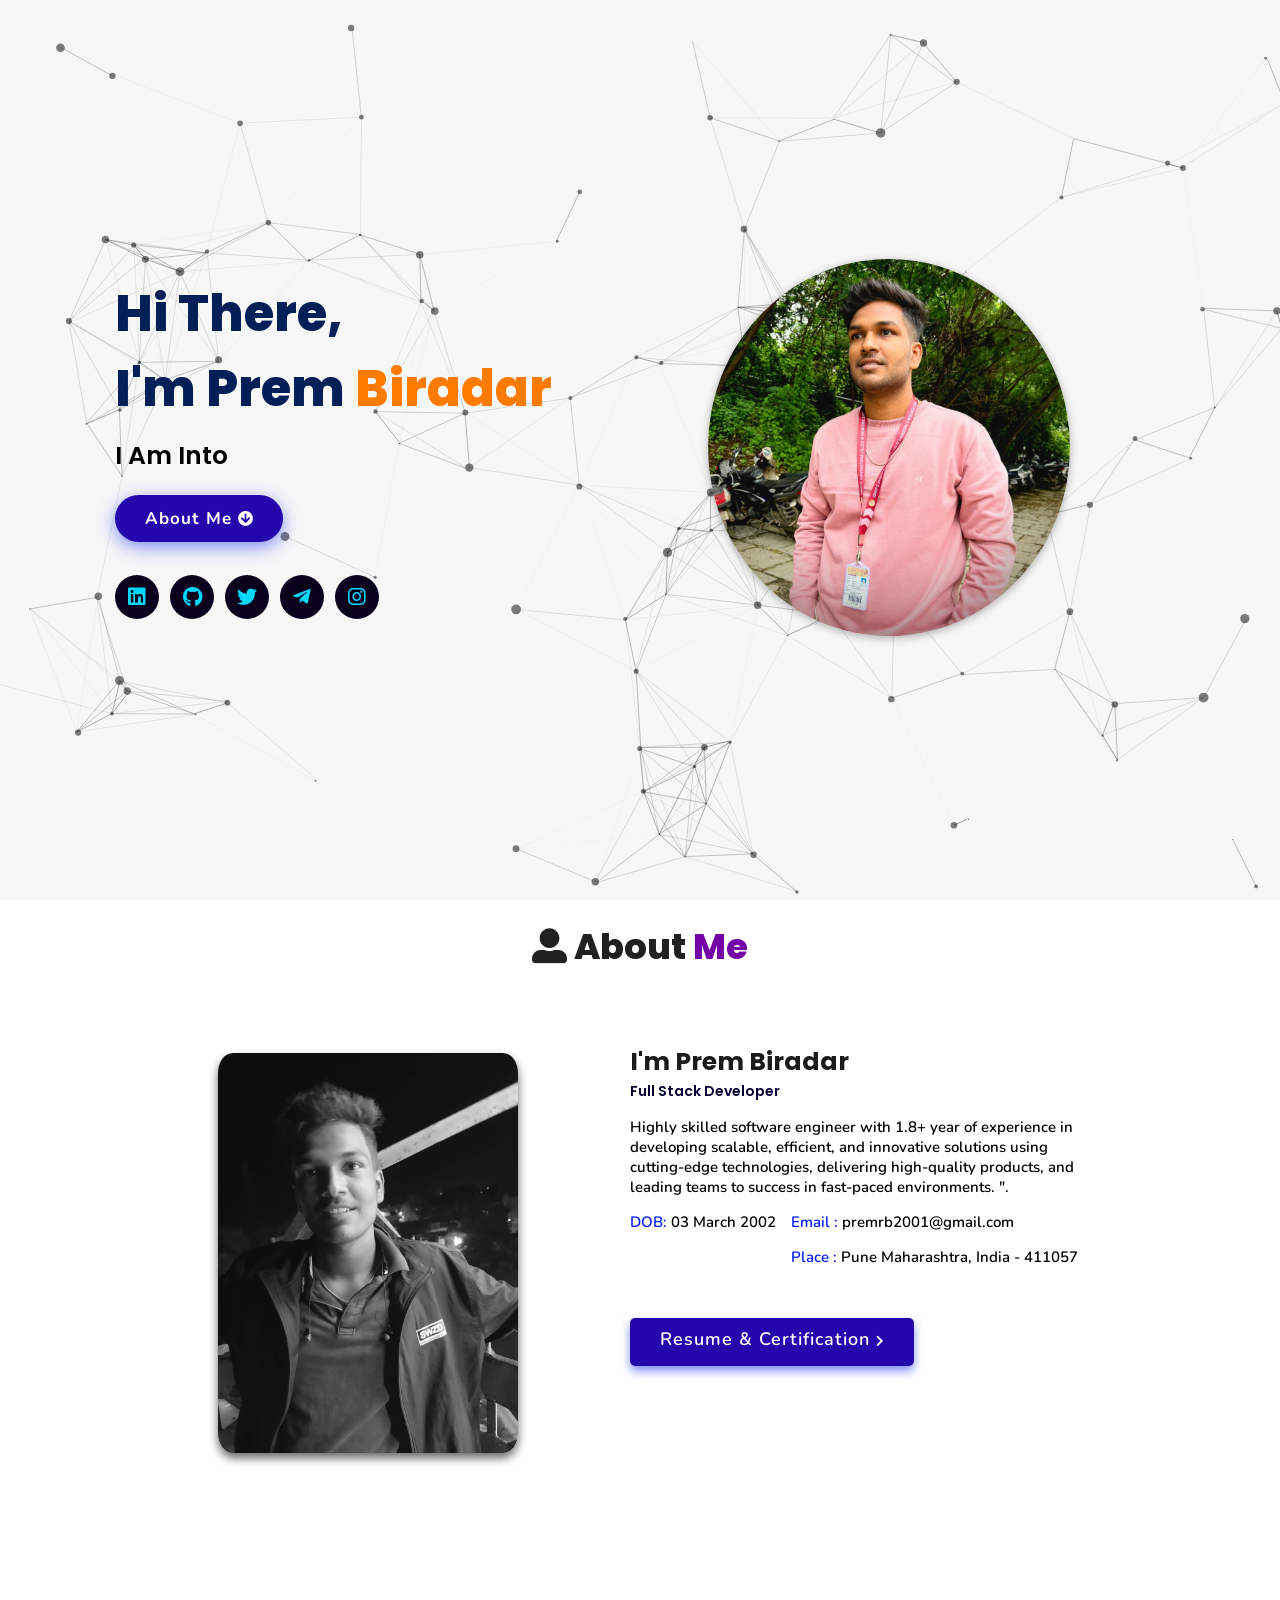
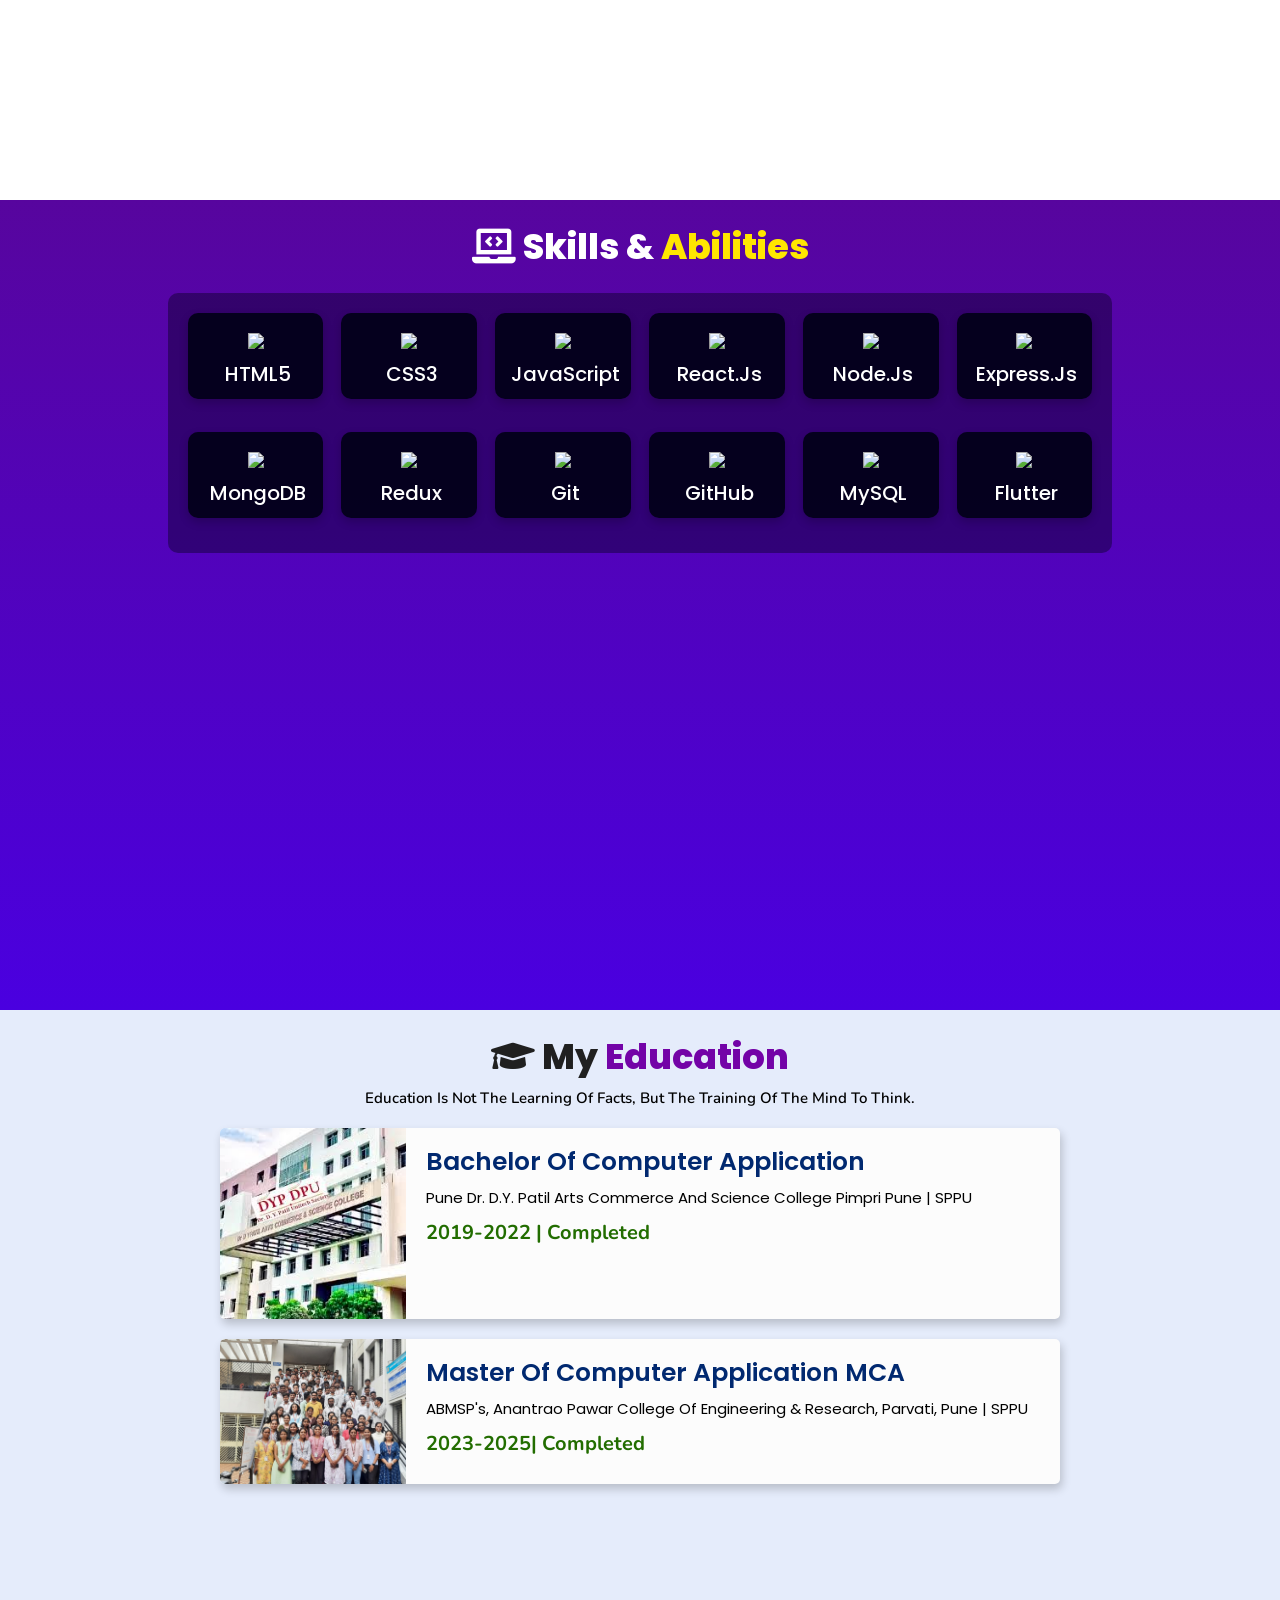
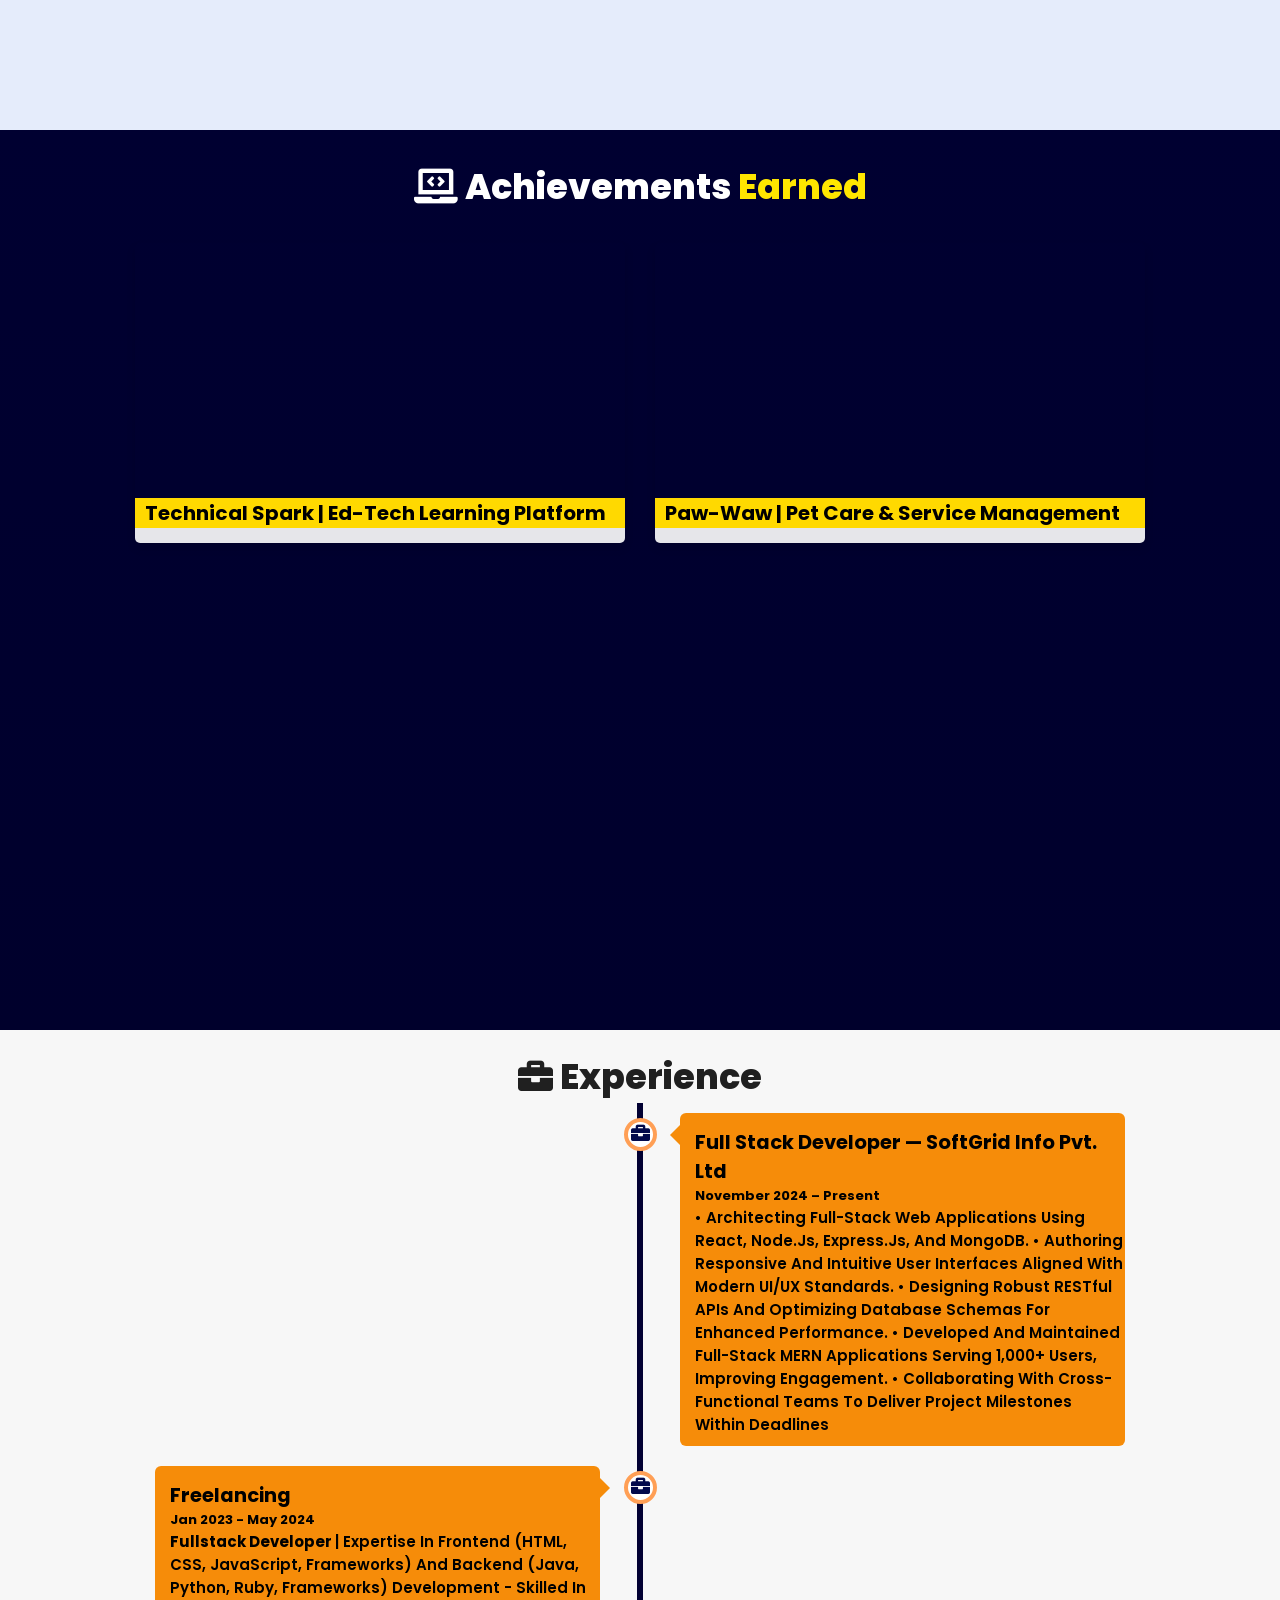
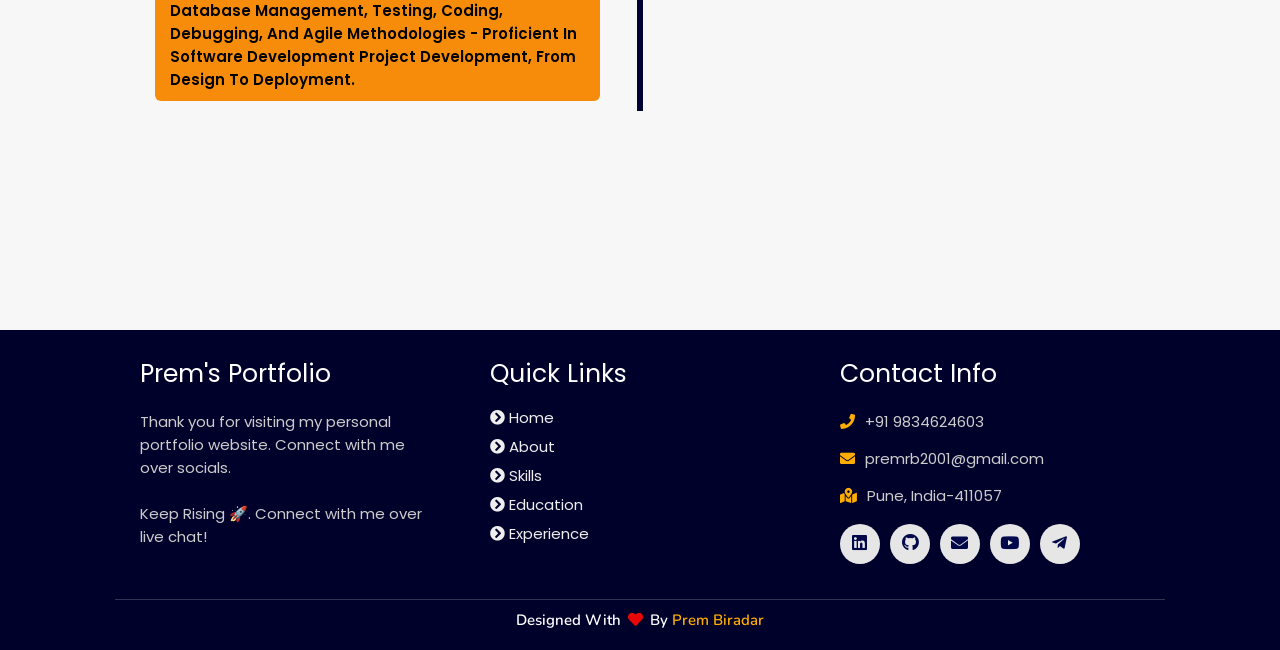
==== index.html @ 5ea1d623 "first commit" ====
<!DOCTYPE html>
<html lang="en">

<head>
  <meta charset="UTF-8">
  <meta http-equiv="X-UA-Compatible" content="IE=edge">
  <meta name="viewport" content="width=device-width, initial-scale=1.0">
  <meta name="keywords"
    content="Prem Biradar, portfolio, Prem, Fullstack Developer, personal portfolio lifecodes, portfolio design, portfolio website, personal portfolio" />
  <meta name="description" content="Welcome to Prem Biradar Portfolio. Fullstack Developer" />
  <!-- Custom CSS -->
  <link rel="stylesheet" href="./assets/css/style.css">
  <!-- Font Awesome -->
  <link rel="stylesheet" href="https://cdnjs.cloudflare.com/ajax/libs/font-awesome/5.15.3/css/all.min.css"
    integrity="sha512-iBBXm8fW90+nuLcSKlbmrPcLa0OT92xO1BIsZ+ywDWZCvqsWgccV3gFoRBv0z+8dLJgyAHIhR35VZc2oM/gI1w=="
    crossorigin="anonymous" referrerpolicy="no-referrer" />
  <!-- Favicon -->
  <link id='favicon' rel="shortcut icon" href="./assets/images/favicon.png" type="image/x-png">
  <title>Prem Biradar</title>
</head>

<body oncontextmenu="return false">


  <!--<div class="loader-container">
  <img draggable="false" src="./assets/images/preloader.gif" alt="">
</div> 

  navbar starts
<header>
        <a href="./assets/images/favicon.png/images/projects/logo.png" class="logo"><i class="fab fa-node-js"></i> Prem</a>

        <div id="menu" class="fas fa-bars"></div>
        <nav class="navbar">
            <ul>
            <li><a class="active" href="#home">Home</a></li>
            <li><a href="#about">About</a></li>
            <li><a href="#skills">Skills</a></li>
            <li><a href="#education">Education</a></li>
            <li><a href="#work">Achievements</a></li>
            <li><a href="#experience">Experience</a></li>
  
            </ul>
        </nav>
</header>
<!- navbar ends -->


  <!-- hero section starts -->
  <section class="home" id="home">
    <div id="particles-js"></div>

    <div class="content">
      <h2>Hi There,<br /> I'm Prem <span>Biradar</span></h2>
      <p>i am into <span class="typing-text"></span></p>
      <a href="#about" class="btn"><span>About Me</span>
        <i class="fas fa-arrow-circle-down"></i>
      </a>
      <div class="socials">
        <ul class="social-icons">
          <li><a class="linkedin" aria-label="LinkedIn" href="https://www.linkedin.com/in/suraj-upadhyay-863146193/"
              target="_blank"><i class="fab fa-linkedin"></i></a></li>
          <li><a class="github" aria-label="GitHub" href="https://github.com/suraju025" target="_blank"><i
                class="fab fa-github"></i></a></li>
          <li><a class="twitter" aria-label="Twitter" href="https://x.com/Suraj-Upadhyay" target="_blank"><i
                class="fab fa-twitter"></i></a></li>
          <li><a class="telegram" aria-label="Telegram" href="https://t.me/+917080828257" target="_blank"><i
                class="fab fa-telegram-plane"></i></a></li>
          <li><a class="instagram" aria-label="Instagram" href="https://www.instagram.com//Mr.TechDevep"><i
                class="fab fa-instagram" target="_blank"></i></a></li>

        </ul>
      </div>
    </div>
    <div class="image">
      <img draggable="false" class="tilt" src="./assets/images/premlogo.jpg" alt="">
    </div>
  </section>
  <!-- hero section ends -->


  <!-- about section starts -->
  <section class="about" id="about">
    <h2 class="heading"><i class="fas fa-user-alt"></i> About <span>Me</span></h2>

    <div class="row">

      <div class="image">
        <img draggable="false" class="tilt" src="./assets/images/premBiradar.jpg" alt="">
      </div>
      <div class="content">
        <h3>I'm Prem Biradar</h3>
        <span class="tag">Full Stack Developer</span>

        <p>Highly skilled software engineer with 1.8+ year of experience in developing scalable, efficient, and
          innovative solutions
          using cutting-edge technologies, delivering high-quality products, and leading teams to success in fast-paced
          environments.
          ". </p>

        <div class="box-container">
          <div class="box">
            <p><span> DOB: </span>03 March 2002 </p>
          </div>
          <div class="box">
            <p><span> email : </span> premrb2001@gmail.com</p>
            <p><span> place : </span> Pune Maharashtra, India - 411057</p>
          </div>
        </div>

        <div class="resumebtn">
          <a href="./assets/images/Prem_Biradar_Resume.pdf" target="_blank" class="btn"><span>Resume & Certification</span>
            <i class="fas fa-chevron-right"></i>
          </a>
        </div>

      </div>
    </div>
  </section>
  <!-- about section ends -->

  <!-- skills section starts -->
<section class="skills" id="skills">

  <h2 class="heading"><i class="fas fa-laptop-code"></i> Skills & <span>Abilities</span></h2>

  <div class="container">
    <div class="row" id="skillsContainer">

      <div class="bar">
        <div class="info">
          <img src="https://img.icons8.com/color/96/html-5.png"/>
          <span>HTML5</span>
        </div>
      </div>

      <div class="bar">
        <div class="info">
          <img src="https://img.icons8.com/color/96/css3.png"/>
          <span>CSS3</span>
        </div>
      </div>

      <div class="bar">
        <div class="info">
          <img src="https://img.icons8.com/color/96/javascript.png"/>
          <span>JavaScript</span>
        </div>
      </div>

      <div class="bar">
        <div class="info">
          <img src="https://img.icons8.com/color/96/react-native.png"/>
          <span>React.js</span>
        </div>
      </div>

      <div class="bar">
        <div class="info">
          <img src="https://img.icons8.com/color/96/nodejs.png"/>
          <span>Node.js</span>
        </div>
      </div>

      <div class="bar">
        <div class="info">
          <img src="https://img.icons8.com/color/96/express-js.png"/>
          <span>Express.js</span>
        </div>
      </div>

      <div class="bar">
        <div class="info">
          <img src="https://img.icons8.com/color/96/mongodb.png"/>
          <span>MongoDB</span>
        </div>
      </div>

      <div class="bar">
        <div class="info">
          <img src="https://img.icons8.com/color/96/redux.png"/>
          <span>Redux</span>
        </div>
      </div>

      <div class="bar">
        <div class="info">
          <img src="https://img.icons8.com/color/96/git.png"/>
          <span>Git</span>
        </div>
      </div>

      <div class="bar">
        <div class="info">
          <img src="https://img.icons8.com/color/96/github.png"/>
          <span>GitHub</span>
        </div>
      </div>

      <div class="bar">
        <div class="info">
          <img src="https://img.icons8.com/color/96/mysql-logo.png"/>
          <span>MySQL</span>
        </div>
      </div>

      <div class="bar">
        <div class="info">
          <img src="https://img.icons8.com/color/96/flutter.png"/>
          <span>Flutter</span>
        </div>
      </div>

    </div>
  </div>
</section>
<!-- skills section ends -->


  <!-- education section starts -->
  <section class="education" id="education">

    <h1 class="heading"><i class="fas fa-graduation-cap"></i> My <span>Education</span></h1>

    <p class="qoute">Education is not the learning of facts, but the training of the mind to think.</p>

    <div class="box-container">

      <div class="box">
        <div class="image">
          <img draggable="false" src="./assets/images/educat/college.jfifff.jpg" alt="">
        </div>
        <div class="content">
          <h3>Bachelor of Computer Application</h3>
          <p>Pune Dr. D.Y. Patil Arts Commerce and Science College Pimpri Pune | SPPU</p>
          <h4>2019-2022 | Completed</h4>
        </div>
      </div>

      <div class="box">
        <div class="image">
          <img draggable="false" src="./assets/images/educat/udemy11.jpeg" alt="">
        </div>
        <div class="content">
          <h3> Master of Computer Application MCA </h3>
          <p>
            ABMSP's, Anantrao Pawar College of Engineering & Research, Parvati, Pune | SPPU </p>
          <h4>2023-2025| Completed</h4>
        </div>
      </div>

      <!-- <div class="box">
        <div class="image">
          <img draggable="false" src="./assets/images/educat/udemy123.jpg" alt="">
        </div>
        <div class="content">
          <h3>Online Udemy AI for Business Strategy and Planning [Masterclass] </h3>
          <p>Udemy Master's Certification| Master's</p>
          <h4><b>2024-2024 | Completed</b></h4>
        </div>
      </div> -->

    </div>
  </section>
  <!-- education section ends -->

  <!-- work project section starts -->
  <!-- work project section starts -->
  <section class="work" id="work">

    <h2 class="heading"><i class="fas fa-laptop-code"></i> Achievements <span>Earned</span></h2>

    <div class="box-container">

      <!-- Achievement 1 -->
      <div class="box tilt">
        <div class="content">
          <div class="tag">
            <h3>Technical Spark | Ed-Tech Learning Platform</h3>
          </div>
          <div class="desc">
            <p>• Engineered a comprehensive full-stack educational portal using the MERN stack to facilitate online
              learning. <br>
              • Planned highly responsive and user-centric interfaces with React.js and state management. <br>
              • Created scalable backend services and API endpoints using Node.js and Express.js. <br>
              • Optimized data management and retrieval processes utilizing MongoDB. <br>
              • Ensured high-availability architecture and a seamless end-to-end user experience.</p>
            <div class="btns">
              <a href="https://www.linkedin.com/posts/suraj-upadhyay-863146193_ai-artificialintelligence-certificationcomplete-activity-7224272956779024385-9Rg8"
                target="_blank">View</a>
            </div>
          </div>
        </div>
      </div> <br>

      <!-- Achievement 2 -->
      <div class="box tilt">
        <div class="content">
          <div class="tag">
            <h3>Paw-Waw | Pet Care & Service Management</h3>
          </div>
          <div class="desc">
            <p>• Implemented a production-grade full-stack MERN platform tailored for international client requirements.
              <br>
              • Constructed scalable and secure RESTful APIs to support high-traffic service operations. <br>
              • Refined MongoDB queries and database schemas to achieve enhanced system performance. <br>
              • Participated in production debugging, performance tuning, and peer code reviews. <br>
              • Designed responsive React.js interfaces to ensure a seamless and intuitive user experience.
            </p>
            <div class="btns">
              <a href="#" target="_blank">View</a>
            </div>
          </div>
        </div>
      </div>

    </div>

  </section>
  <!-- work project section ends -->
  <!-- work project section ends -->

  <!-- experience section starts -->
  <section class="experience" id="experience">

    <h2 class="heading"><i class="fas fa-briefcase"></i> Experience </h2>

    <div class="timeline">

      <div class="container right">
        <div class="content">
          <div class="tag">
            <h2> Full Stack Developer — SoftGrid Info Pvt. Ltd</h2>

            <p><b>November 2024 – Present</b></p>

          </div>
          <div class="desc">
            <h3> • Architecting full-stack web applications using React, Node.js, Express.js, and MongoDB.
              • Authoring responsive and intuitive user interfaces aligned with modern UI/UX standards.
              • Designing robust RESTful APIs and optimizing database schemas for enhanced performance.
              • Developed and maintained full-stack MERN applications serving 1,000+ users, improving engagement.
              • Collaborating with cross-functional teams to deliver project milestones within deadlines</h3>

          </div>
        </div>
      </div>


      <div class="container left">
        <div class="content">
          <div class="tag">
            <h2>Freelancing</h2>
            <p><b>Jan 2023 - May 2024</b></p>
          </div>
          <div class="desc">
            <h3><b>Fullstack Developer </b>| Expertise in frontend (HTML, CSS, JavaScript, frameworks) and backend
              (Java,
              Python, Ruby, frameworks) development - Skilled in database management, testing, coding,
              debugging, and Agile methodologies - Proficient in software development project development,
              from design to deployment.</h3>

          </div>
        </div>

        <!--         
    </div>
      <div class="container right">
      <div class="content">
        <div class="tag">
          <h2>Infosys <p2><b>( Associate Analyst )</b></p2></h2>
            <p><b>Sept 2024 - Present</b></p>
        </div>
        <div class="desc">
            <h3>  

 Collaboration and Teamwork: Worked closely with senior analysts, project teams, and stakeholders to deliver high-quality solutions.
- Problem-Solving and Troubleshooting: Identified and resolved technical issues, ensuring timely project delivery and minimizing downtime.
- Technical Documentation and Communication: Developed and maintained technical documentation, ensuring clear communication of solution designs and functionality.
- Project Support and Implementation: Supported project teams in implementing solutions, ensuring successful project delivery and stakeholder satisfaction.</h3>
            
        </div>
      </div>
    </div>
  </div>

</div> -->

  </section>
  <!-- experience section ends -->


  <!-- footer section starts -->
  <section class="footer">

    <div class="box-container">

      <div class="box">
        <h3>Prem's Portfolio</h3>
        <p>Thank you for visiting my personal portfolio website. Connect with me over socials. <br /> <br /> Keep Rising
          🚀. Connect with me over live chat!</p>
      </div>

      <div class="box">
        <h3>quick links</h3>
        <a href="#home"><i class="fas fa-chevron-circle-right"></i> home</a>
        <a href="#about"><i class="fas fa-chevron-circle-right"></i> about</a>
        <a href="#skills"><i class="fas fa-chevron-circle-right"></i> skills</a>
        <a href="#education"><i class="fas fa-chevron-circle-right"></i> education</a>

        <a href="#experience"><i class="fas fa-chevron-circle-right"></i> experience</a>
      </div>

      <div class="box">
        <h3>contact info</h3>
        <p> <i class="fas fa-phone"></i>+91 9834624603</p>
        <p> <i class="fas fa-envelope"></i>premrb2001@gmail.com</p>
        <p> <i class="fas fa-map-marked-alt"></i>Pune, India-411057</p>
        <div class="share">

          <a href="https://www.linkedin.com/in/prembiradar/" class="fab fa-linkedin" aria-label="LinkedIn"
            target="_blank"></a>
          <a href="https://github.com/Premrbiradar" class="fab fa-github" aria-label="GitHub" target="_blank"></a>
          <a href="mailto:premrb2001@gmail.com" class="fas fa-envelope" aria-label="Mail" target="_blank"></a>
          <a href="https://www.youtube.com/@Andhadoon" class="fab fa-youtube" aria-label="fa-youtube"
            target="_blank"></a>
          <a href="https://t.me/+919834624603" class="fab fa-telegram-plane" aria-label="Telegram" target="_blank"></a>
        </div>
      </div>
    </div>

    <h1 class="credit">Designed with <i class="fa fa-heart pulse"></i> by <a
        href="https://www.linkedin.com/in/prembiradar/"> Prem Biradar</a></h1>

  </section>
  <!-- footer section ends -->


  <!-- scroll top btn -->
  <a href="#home" aria-label="ScrollTop" class="fas fa-angle-up" id="scroll-top"></a>
  <!-- scroll back to top -->


  <!-- ==== ALL MAJOR JAVASCRIPT CDNS STARTS ==== -->
  <!-- jquery cdn -->
  <script src="https://cdnjs.cloudflare.com/ajax/libs/jquery/3.6.0/jquery.min.js"
    integrity="sha512-894YE6QWD5I59HgZOGReFYm4dnWc1Qt5NtvYSaNcOP+u1T9qYdvdihz0PPSiiqn/+/3e7Jo4EaG7TubfWGUrMQ=="
    crossorigin="anonymous" referrerpolicy="no-referrer"></script>

  <!-- typed.js cdn -->
  <script src="https://cdnjs.cloudflare.com/ajax/libs/typed.js/2.0.5/typed.min.js"
    integrity="sha512-1KbKusm/hAtkX5FScVR5G36wodIMnVd/aP04af06iyQTkD17szAMGNmxfNH+tEuFp3Og/P5G32L1qEC47CZbUQ=="
    crossorigin="anonymous" referrerpolicy="no-referrer"></script>

  <!-- particle.js links -->
  <script src="./assets/js/particles.min.js"></script>
  <script src="./assets/js/app.js"></script>

  <!-- vanilla tilt.js links -->
  <script src="https://cdnjs.cloudflare.com/ajax/libs/vanilla-tilt/1.7.0/vanilla-tilt.min.js"
    integrity="sha512-SttpKhJqONuBVxbRcuH0wezjuX+BoFoli0yPsnrAADcHsQMW8rkR84ItFHGIkPvhnlRnE2FaifDOUw+EltbuHg=="
    crossorigin="anonymous" referrerpolicy="no-referrer"></script>

  <!-- scroll reveal anim -->
  <script src="https://unpkg.com/scrollreveal"></script>

  <script type="text/javascript" src="https://cdn.jsdelivr.net/npm/emailjs-com@3/dist/email.min.js"></script>

  <!-- ==== ALL MAJOR JAVASCRIPT CDNS ENDS ==== -->

  <script src="./assets/js/script.js"></script>

</body>

</html>
---- assets/css/style.css ----
@import url("https://fonts.googleapis.com/css2?family=Poppins:wght@400;600;700&display=swap");
@import url("https://fonts.googleapis.com/css2?family=Nunito:ital,wght@0,300;0,400;0,600;0,700;1,300;1,400&display=swap");

* {
  margin: 0;
  padding: 0;
  box-sizing: border-box;
  text-decoration: none;
  outline: none;
  border: none;
  text-transform: capitalize;
  transition: all 0.2s linear;
}
html {
  font-size: 62.5%;
  overflow-x: hidden;
  scroll-behavior: smooth;
}
body {
  background: #f7f7f7;
  font-family: "Poppins", sans-serif;
}

*::selection {
  background: #2b3dda;
  color: #fff;
}

html {
  font-size: 62.5%;
  overflow-x: hidden;
}
html::-webkit-scrollbar {
  width: 0.8rem;
}
html::-webkit-scrollbar-track {
  background: rgb(235, 202, 245);
}
html::-webkit-scrollbar-thumb {
  background: #420177;
}

/* pre loader start */
.loader-container {
  position: fixed;
  top: 0;
  left: 0;
  z-index: 10000;
  background: #e6eff1;
  display: flex;
  align-items: center;
  justify-content: center;
  height: 100%;
  width: 100%;
}
.loader-container.fade-out {
  top: -120%;
}
/* pre loader end */

/* navbar starts */
header {
  position: fixed;
  top: 0;
  left: 0;
  right: 0;
  z-index: 1000;
  display: flex;
  align-items: center;
  justify-content: space-between;
  padding: 1.7rem 10%;
  height: 6.5rem;
  background-color: #fff;
  box-shadow: 0 1px 4px rgba(146, 161, 176, 0.3);
}
section {
  min-height: 100vh;
  padding: 2rem 9%;
}
.heading {
  font-size: 3.5rem;
  color: rgb(32, 32, 32);
  font-weight: 800;
  text-align: center;
}
.heading span {
  color: rgb(115, 3, 167);
}
header .logo {
  font-size: 1.9rem;
  font-weight: 800;
  text-decoration: none;
  color: #0e2431;
}
header .logo i {
  font-size: 2.2rem;
}
header .logo:hover {
  color: #fc8c05;
}
header .navbar ul {
  list-style: none;
  display: flex;
  justify-content: center;
  align-items: center;
}
header .navbar li {
  margin-left: 2.5rem;
}
header .navbar ul li a {
  font-size: 1.57rem;
  color: #0e2431;
  font-weight: 600;
  text-decoration: none;
  letter-spacing: 0.04rem;
  transition: 0.2s;
}
header .navbar ul li a.active,
header .navbar ul li a:hover {
  color: #011aff;
  border-bottom: 0.2rem solid #011aff;
  padding: 0.5rem 0;
}
/* navbar ends */

/* hamburger icon starts*/
#menu {
  font-size: 3rem;
  cursor: pointer;
  color: rgb(24, 2, 63);
  display: none;
}
@media (max-width: 768px) {
  #menu {
    display: block;
  }
  header .navbar {
    position: fixed;
    top: 6.5rem;
    right: -120%;
    width: 75%;
    height: 100%;
    text-align: left;
    align-items: flex-start;
    background-color: #0e0f31;
  }
  header .navbar ul {
    flex-flow: column;
    padding: 1rem;
  }
  header .navbar ul li {
    text-align: center;
    width: 100%;
    margin: 1rem 0;
    border-radius: 0.5rem;
    width: 26rem;
  }
  header .navbar ul li a {
    display: block;
    padding: 1rem;
    text-align: left;
    color: #fff;
    font-size: 2rem;
  }
  header .navbar ul li a.active,
  header .navbar ul li a:hover {
    padding: 1rem;
    color: #fff;
    border-radius: 0.5rem;
    border-bottom: 0.5rem solid #011aff;
  }
  .fa-times {
    transform: rotate(180deg);
  }
  header .navbar.nav-toggle {
    right: 0;
  }
}
/* hamburger icon ends */

/* hero section starts*/
.home {
  position: relative;
  display: flex;
  flex-wrap: wrap;
  gap: 1.5rem;
  min-height: 100vh;
  align-items: center;
}
.home #particles-js {
  position: absolute;
  top: 0;
  left: 0;
  height: 100%;
  width: 100%;
}
.home::before {
  content: "";
  position: absolute;
  top: 0;
  left: 0;
  height: 100%;
  width: 100%;
}
.home .content {
  flex: 1 1 40rem;
  padding-top: 1rem;
  z-index: 1;
}
.home .image {
  flex: 1 1 40rem;
  z-index: 1;
}
.home .image img {
  width: 70%;
  margin-left: 6rem;
  border-radius: 50%;
  box-shadow: 0 2px 8px rgba(0, 0, 0, 0.3);
  cursor: pointer;
}
.home .image img:hover {
  box-shadow: 0 5px 15px rgba(0, 0, 0, 0.5);
}
.home .content h2 {
  font-size: 5rem;
  font-weight: 800;
  color: #002057;
}
.home .content h2 span {
  font-size: 5rem;
  font-weight: 800;
  color: #ff7b00;
}
.home .content p {
  font-size: 2.5rem;
  color: #000;
  font-weight: 600;
  padding: 1rem 0;
}
.home .content p span {
  font-size: 2.5rem;
  color: rgb(148, 8, 8);
  font-weight: 600;
  padding: 1rem 0;
}
.home .btn {
  margin-top: 1rem;
  position: absolute;
  line-height: 0;
  padding: 1.6rem 3rem;
  border-radius: 4em;
  transition: 0.5s;
  color: #fff;
  background: #2506ad;
  box-shadow: 0px 5px 18px rgba(48, 68, 247, 0.6);
  font-family: "Nunito", sans-serif;
}
.home .btn span {
  font-weight: 700;
  font-size: 1.7rem;
  letter-spacing: 0.1rem;
}
.home .btn i {
  margin-left: 0.3rem;
  font-size: 1.5rem;
  transition: 0.3s;
}
.home .btn:hover {
  background: #1a047e;
}
.home .btn:hover i {
  transform: translateX(5px);
}
/* social icons start */
.socials {
  position: relative;
  margin-top: 9rem;
}
.socials .social-icons {
  padding-left: 0;
  margin-bottom: 0;
  list-style: none;
}
.socials .social-icons li {
  display: inline-block;
  margin-bottom: 14px;
}
.social-icons a {
  font-size: 2rem;
  display: inline-block;
  line-height: 44px;
  color: #00d9ff;
  background-color: #09011b;
  width: 44px;
  height: 44px;
  text-align: center;
  margin-right: 8px;
  border-radius: 100%;
  -webkit-transition: all 0.2s linear;
  -o-transition: all 0.2s linear;
  transition: all 0.2s linear;
}
.social-icons a:active,
.social-icons a:focus,
.social-icons a:hover {
  color: #fff;
  background-color: #0685da;
}
.social-icons a.github:hover {
  background-color: #0e0e0e;
}
.social-icons a.twitter:hover {
  background-color: #00aced;
}
.social-icons a.linkedin:hover {
  background-color: #007bb6;
}
.social-icons a.dev:hover {
  background-color: #070707;
}
.social-icons a.instagram:hover {
  background-color: #ee00da;
}
/* social icons end */

/* hero media queries starts*/
@media (max-width: 450px) {
  .home .btn {
    margin: 4rem 0;
  }
  .socials {
    margin-top: 12rem;
  }
  .home .image img {
    margin-top: -12rem;
  }
  .home .content p {
    font-size: 2.2rem;
  }
  .home .content p span {
    font-size: 2.2rem;
  }
}
/* hero media queries ends*/
/* hero section end */

/* about section starts */
.about {
  background: rgb(255, 255, 255);
}
.about .row {
  display: flex;
  flex-direction: row;
  gap: 2rem;
  flex-wrap: wrap;
  padding: 4rem;
}
.about .row .image {
  text-align: center;
  flex: 1 1 35rem;
}
.about .row .image img {
  margin: 4rem;
  width: 30rem;
  height: auto;
  border-radius: 5%;
  box-shadow: 0 5px 10px rgba(0, 0, 0, 0.6);
  mix-blend-mode: luminosity;
  transition: 0.3s;
  cursor: pointer;
}
.about .row .image img:hover {
  mix-blend-mode: normal;
}
.about .row .content {
  flex: 1 1 45rem;
  padding: 3rem;
}
.about .row .content h3 {
  color: rgb(27, 27, 27);
  font-size: 2.5rem;
}
.about .row .content .tag {
  font-size: 1.4rem;
  color: #020133;
  font-weight: 600;
  margin-top: 1rem;
}
.about .row .content p {
  font-size: 1.5rem;
  margin-top: 1.5rem;
  font-family: "Nunito";
  font-weight: 600;
  text-transform: none;
}
.about .row .content .box-container {
  display: flex;
  flex-wrap: wrap;
  gap: 1.5rem;
  font-family: "Nunito";
  font-weight: 600;
}
.about .row .content .box-container .box p {
  text-transform: none;
}
.about .row .content .box-container .box p span {
  color: #011aff;
}
.resumebtn {
  margin-top: 6rem;
}
.resumebtn .btn {
  padding: 1.7rem 3rem;
  border-radius: 0.5em;
  transition: 0.3s;
  color: #fff;
  background: #2506ad;
  box-shadow: 0px 5px 10px rgba(48, 68, 247, 0.6);
  font-family: "Nunito", sans-serif;
}
.resumebtn .btn span {
  font-weight: 600;
  font-size: 1.8rem;
  letter-spacing: 0.1rem;
}
.resumebtn .btn i {
  margin-left: 0.3rem;
  font-size: 1.2rem;
  transition: 0.3s;
}
.resumebtn .btn:hover {
  background: #1a047e;
}
.resumebtn .btn:hover i {
  transform: translateX(5px);
}
/* about media queries starts*/
@media screen and (max-width: 600px) {
  .about .row .image {
    margin-top: 2rem;
  }
  .about .row .image img {
    margin: 0 auto;
    width: 80%;
    mix-blend-mode: normal;
  }
  .about .row {
    padding: 0.5rem;
    margin-bottom: 7rem;
  }
  .about .row .content {
    padding: 1rem;
  }
  .about .row .content .box-container {
    gap: 0;
  }
}
/* about media queries ends*/
/* about section ends */

/* skills section starts */
.skills {
  min-height: 90vh;
  background: linear-gradient(to bottom, #57059e, #4a00e0);
}
.skills h2 {
  color: #fff;
}
.skills .heading span {
  color: rgb(255, 230, 0);
}
.skills .container {
  background: rgba(0, 0, 22, 0.4);
  color: #fff;
  border-radius: 1rem;
  padding: 2rem;
  width: 90%;
  margin: auto;
  margin-top: 2rem;
}
.skills .container .row {
  display: grid;
  grid-template-columns: repeat(6, 1fr);
  flex-wrap: wrap;
  gap: 1.8rem;
}
.skills .container .bar {
  margin-bottom: 15px;
  padding: 10px;
  border-radius: 1rem;
  box-shadow: 0 4px 10px rgba(0, 0, 0, 0.2);
  background: rgba(0, 0, 22, 0.9);
  transition: 0.2s;
}
.skills .container .bar:hover {
  box-shadow: 0 8px 10px rgba(0, 2, 68, 0.8) !important;
  background-color: rgba(0, 0, 0, 0.9) !important;
}
.skills .container .bar .info {
  display: flex;
  flex-direction: column;
  align-items: center;
  gap: 1rem;
  margin-top: 1rem;
}
.skills .container .bar .info i {
  font-size: 4rem;
}
.skills .container .bar .info span {
  font-size: 2rem;
  font-weight: 500;
  font-family: "Poppins";
  margin-left: 0.5rem;
}
/* skills media queries starts*/
@media screen and (max-width: 600px) {
  .skills .container {
    padding: 0;
    margin: 0;
  }
  .skills .container .row {
    grid-template-columns: repeat(2, 1fr);
    margin: 1rem;
    padding: 2rem 0.2rem 2rem 0.2rem;
    gap: 1rem;
  }
  .skills .container {
    margin-top: 5px;
    width: 100%;
  }
}
/* skills media queries ends*/
/* skills section ends */

/* education section starts */
.education {
  background: #e5ecfb;
  min-height: 80vh;
}
.education .qoute {
  font-size: 1.5rem;
  text-align: center;
  font-family: "Nunito", sans-serif;
  font-weight: 600;
  margin-top: 0.5rem;
}
.education .box-container {
  display: flex;
  flex-wrap: wrap;
  justify-content: center;
  align-items: center;
  flex-direction: column;
}
.education .box-container .box {
  display: flex;
  flex-direction: row;
  width: 80%;
  border-radius: 0.5rem;
  box-shadow: 0.2rem 0.5rem 1rem rgba(0, 0, 0, 0.2);
  text-align: center;
  position: relative;
  margin-top: 2rem;
  overflow: hidden;
  transition: 0.3s;
  background: rgb(252, 252, 252);
}
.education .box-container .box:hover {
  transform: scale(1.03);
  box-shadow: 1rem 0.5rem 1.2rem rgba(0, 0, 0, 0.3);
}
.education .box-container .box .image {
  flex: 1 1 20rem;
  width: 100%;
}
.education .box-container .box img {
  object-fit: cover;
  position: relative;
  width: 100%;
  height: 100%;
}
.education .box-container .box .content {
  position: relative;
  display: flex;
  flex-direction: column;
  padding: 1rem;
  flex-wrap: wrap;
  flex: 1 1 70rem;
}
.education .box-container .box .content h3 {
  font-size: 2.5rem;
  color: #012970;
  padding: 0.5rem 0;
  font-weight: 600;
  text-align: left;
  margin-left: 1rem;
}
.education .box-container .box .content p {
  font-size: 1.5rem;
  margin-left: 1rem;
  text-align: left;
}
.education h4 {
  font-size: 2rem;
  color: rgb(34, 109, 0);
  text-align: left;
  margin: 1rem;
  font-family: "Nunito", sans-serif;
  font-weight: 700;
}

/* education media queries starts*/
@media screen and (max-width: 600px) {
  .education .box-container .box {
    flex-direction: column;
    width: 100%;
  }
  .education .box-container .box .image {
    width: 100%;
    height: 25rem;
  }
  .education .box-container .box img {
    width: 100%;
  }
  .education .box-container .box .content {
    position: relative;
    display: flex;
    flex-direction: column;
    padding: 1rem;
    flex-wrap: wrap;
    flex: 0;
  }
  .education .btns {
    margin-top: 2rem;
    margin-left: 1rem;
    margin-right: 1rem;
    flex-wrap: wrap;
  }
}
/* education media queries ends*/
/* education section ends */

/* work section starts */
.work {
  /* background: #010124; */
  background: linear-gradient(to bottom, #000031, #00002c);
}
.work h2 {
  color: #fff;
  padding: 1rem;
}
.work .heading span {
  color: rgb(255, 230, 0);
}
.work .box-container {
  display: flex;
  flex-wrap: wrap;
  gap: 1.5rem;
  margin: 2rem;
}
.work .box-container .box {
  flex: 1 1 30rem;
  border-radius: 0.5rem;
  box-shadow: 0 0.5rem 1rem rgba(0, 0, 0, 0.1);
  position: relative;
  overflow: hidden;
  height: 30rem;
}
.work .box-container .box img {
  height: 100%;
  width: 100%;
  object-fit: cover;
}
.work .box-container .box .content {
  height: 100%;
  width: 100%;
  position: absolute;
  top: 85%;
  left: 0;
  background: rgba(255, 255, 255, 0.9);
  display: flex;
  flex-direction: column;
}
.work .box-container .box .content .tag {
  display: flex;
  flex-direction: row;
  justify-content: space-between;
  align-items: center;
  height: 4.5rem;
  width: 100%;
  padding-left: 1rem;
  background: #ffd900;
}
.work .box-container .box .content .tag h3 {
  font-size: 2rem;
}
.work .box-container .box:hover .content {
  top: 25%;
}
.work .desc {
  margin: 2rem;
  display: flex;
  flex-direction: column;
  justify-content: center;
}
.work .desc p {
  font-size: 1.5rem;
}
.work .desc .btns {
  display: flex;
  justify-content: space-between;
  width: 100%;
  margin-top: 2rem;
}
.work .desc .btns .btn {
  line-height: 0;
  display: inline;
  padding: 1.5rem 2.5rem;
  border-radius: 0.5rem;
  font-size: 1.5rem;
  color: #fff;
  background: rgb(12, 12, 12);
  margin-right: 2rem;
}
.work .desc .btns .btn:hover {
  background: #310ae0f5;
}
.work .viewall {
  display: flex;
  justify-content: center;
}
.work .viewall .btn {
  position: relative;
  line-height: 0;
  padding: 1.6rem 3rem;
  border-radius: 0.5em;
  transition: 0.5s;
  color: rgb(255, 255, 255);
  font-weight: 700;
  border: 2px solid #fff;
  box-shadow: 0px 5px 10px rgba(65, 84, 241, 0.4);
  text-align: center;
}
.work .viewall .btn span {
  font-weight: 600;
  font-size: 1.7rem;
  font-family: "Nunito", sans-serif;
}
.work .viewall .btn i {
  margin-left: 0.3rem;
  font-size: 1.5rem;
  transition: 0.3s;
}
.work .viewall .btn:hover {
  background: #fff;
  color: #000;
}
.work .viewall .btn:hover i {
  transform: translateX(5px);
}
/* work section ends */

/* experience section starts */
.experience .timeline {
  position: relative;
  max-width: 1200px;
  margin: 0 auto;
}
.experience .timeline::after {
  content: "";
  position: absolute;
  width: 6px;
  background: #020133;
  top: 0;
  bottom: 0;
  left: 50%;
  margin-left: -3px;
  z-index: -2;
}
.experience .container {
  padding: 10px 40px;
  position: relative;
  background-color: inherit;
  width: 50%;
}
/*circles on timeline*/
.experience .container::after {
  content: "\f0b1";
  position: absolute;
  width: 25px;
  height: 25px;
  right: -17px;
  background-color: rgb(255, 255, 255);
  border: 4px solid #ff9f55;
  top: 15px;
  border-radius: 50%;
  z-index: 100;
  font-size: 1.89rem;
  text-align: center;
  font-weight: 600;
  color: #02094b;
  font-family: "Font Awesome\ 5 Free";
}
.experience .left {
  left: 0;
}
.experience .right {
  left: 50%;
}
/* arrows pointing right */
.experience .left::before {
  content: " ";
  height: 0;
  position: absolute;
  top: 22px;
  width: 0;
  z-index: 1;
  right: 30px;
  border: medium solid #f68c09;
  border-width: 10px 0 10px 10px;
  border-color: transparent transparent transparent #f68c09;
}
/* arrows pointing left  */
.experience .right::before {
  content: " ";
  height: 0;
  position: absolute;
  top: 22px;
  width: 0;
  z-index: 1;
  left: 30px;
  border: medium solid #f68c09;
  border-width: 10px 10px 10px 0;
  border-color: transparent #f68c09 transparent transparent;
}
.experience .right::after {
  left: -16px;
}
.experience .content {
  background-color: #f68c09;
  position: relative;
  border-radius: 6px;
}
.experience .content .tag {
  font-size: 1.3rem;
  padding-top: 1.5rem;
  padding-left: 1.5rem;
}
.experience .content .desc {
  margin-left: 1.5rem;
  padding-bottom: 1rem;
}
.experience .content .desc h3 {
  font-size: 1.5rem;
  font-weight: 600;
}
.experience .content .desc p {
  font-size: 1.2rem;
}
/* view all button */
.morebtn {
  display: flex;
  justify-content: center;
}
.morebtn .btn {
  position: relative;
  line-height: 0;
  padding: 1.6rem 3rem;
  border-radius: 0.5em;
  transition: 0.5s;
  color: #fff;
  background: #2506ad;
  box-shadow: 0px 5px 10px rgba(48, 68, 247, 0.6);
  text-align: center;
}
.morebtn .btn span {
  font-weight: 600;
  font-size: 1.7rem;
  font-family: "Nunito", sans-serif;
}
.morebtn .btn i {
  margin-left: 0.3rem;
  font-size: 1.5rem;
  transition: 0.3s;
}
.morebtn .btn:hover {
  background: #1a047e;
}
.morebtn .btn:hover i {
  transform: translateX(5px);
}

/* Media queries - Responsive timeline on screens less than 600px wide */
@media screen and (max-width: 600px) {
  .experience {
    min-height: 80vh;
  }
  .experience .timeline {
    margin-top: 2rem;
  }
  .experience .timeline::after {
    left: 31px;
  }
  .experience .container {
    width: 100%;
    padding-left: 8rem;
    padding-right: 2rem;
  }
  .experience .container::after {
    font-size: 2.2rem;
  }
  .experience .container::before {
    left: 61px;
    border: medium solid #f68c09;
    border-width: 10px 10px 10px 0;
    border-color: transparent #f68c09 transparent transparent;
  }
  .experience .left::after {
    left: 15px;
  }
  .experience .right::after {
    left: 15px;
  }
  .experience .right {
    left: 0%;
  }
  .morebtn {
    margin-top: 3rem;
  }
}
/* experience media queries ends */
/* experience section ends */

/* contact section starts */
.contact {
  background: #e5ecfb;
  min-height: 60vh;
}
.contact .container {
  max-width: 1050px;
  width: 100%;
  background: #fff;
  border-radius: 1.5rem;
  margin: 2rem 5rem;
  box-shadow: 0 5px 10px rgba(0, 0, 0, 0.15);
}
.contact .container .content {
  display: flex;
  align-items: center;
  justify-content: space-between;
  padding: 2.5rem 2rem;
}
.contact .content .image-box {
  max-width: 60%;
  margin-left: 4rem;
}
.contact .content .image-box img {
  width: 100%;
  height: 40rem;
  position: relative;
}
.contact .content form {
  width: 45%;
  margin-right: 3.5rem;
}
form .form-group {
  display: flex;
  flex-direction: column;
  justify-content: center;
}
.form-group .field {
  height: 50px;
  display: flex;
  position: relative;
  margin: 1rem;
  width: 100%;
}
form i {
  position: absolute;
  top: 50%;
  left: 18px;
  color: rgb(51, 51, 51);
  font-size: 17px;
  pointer-events: none;
  transform: translateY(-50%);
}
form .field input,
form .message textarea {
  width: 100%;
  height: 100%;
  outline: none;
  padding: 0 16px 0 48px;
  font-size: 16px;
  font-family: "Poppins", sans-serif;
  border-radius: 5px;
  border: 1px solid rgb(51, 51, 51);
  background: #e5ecfb;
}
.field input::placeholder,
.message textarea::placeholder {
  color: rgb(51, 51, 51);
}
.field input:focus,
.message textarea:focus {
  padding-left: 47px;
  border: 2px solid rgb(115, 3, 167);
}
.field input:focus ~ i,
.message textarea:focus ~ i {
  color: rgb(115, 3, 167);
}
form .message {
  position: relative;
  margin: 1rem;
  width: 100%;
}
form .message i {
  top: 25px;
  font-size: 20px;
  left: 15px;
}
form .message textarea {
  min-height: 130px;
  max-height: 230px;
  max-width: 100%;
  min-width: 100%;
  padding: 12px 20px 0 48px;
}
form .message textarea::-webkit-scrollbar {
  width: 0px;
}
form .button-area {
  display: flex;
  float: right;
  flex-direction: row-reverse;
}
.button-area button {
  color: #fff;
  border: none;
  outline: none;
  font-size: 1.8rem;
  cursor: pointer;
  border-radius: 5px;
  padding: 13px 25px;
  background: #2506ad;
  box-shadow: 0px 5px 10px rgba(48, 68, 247, 0.6);
  transition: 0.3s ease;
  font-family: "Nunito", sans-serif;
}
.button-area button:hover {
  background: #421cecf5;
}
.button-area span {
  font-size: 17px;
  padding: 1rem;
  display: none;
}
.button-area button i {
  position: relative;
  top: 6px;
  left: 2px;
  font-size: 1.5rem;
  transition: 0.3s;
  color: #fff;
}
.button-area button:hover i {
  left: 8px;
}
/* contact section media queries starts */
@media (max-width: 900px) {
  .contact {
    min-height: 70vh;
  }
  .contact .container {
    margin: 3rem 0 2rem 0;
  }
  .contact .container .content {
    padding: 18px 12px;
  }
  .contact .content .image-box {
    display: none;
  }
  .contact .content form {
    width: 100%;
    margin-right: 2rem;
  }
}
/* contact section media queries ends */
/* contact section ends */

/* footer section starts */
.footer {
  min-height: auto;
  padding-top: 0;
  background: rgb(0, 1, 43);
}
.footer .box-container {
  display: flex;
  justify-content: center;
  flex-wrap: wrap;
}
.footer .box-container .box {
  flex: 1 1 25rem;
  margin: 2.5rem;
}
.footer .box-container .box h3 {
  font-size: 2.5rem;
  color: #fff;
  padding-bottom: 1rem;
  font-weight: normal;
}
.footer .box-container .box p {
  font-size: 1.5rem;
  color: #ccc;
  padding: 0.7rem 0;
  text-transform: none;
}
.footer .box-container .box p i {
  padding-right: 1rem;
  color: #ffae00;
}
.footer .box-container .box a {
  font-size: 1.5rem;
  color: rgb(238, 238, 238);
  padding: 0.3rem 0;
  display: block;
}
.footer .box-container .box a:hover {
  color: #ffae00;
}
.footer .box-container .box .share {
  display: flex;
  flex-wrap: wrap;
  padding: 1rem 0;
}
.footer .box-container .box .share a {
  height: 4rem;
  width: 4rem;
  padding: 1rem;
  text-align: center;
  border-radius: 5rem;
  font-size: 1.7rem;
  margin-right: 1rem;
  transition: 0.2s;
  background: rgb(230, 230, 230);
  color: #02094b;
  border: none;
}
.footer .box-container .box .share a:hover {
  background: transparent;
  transform: scale(0.98);
  border: 0.1rem solid rgb(180, 178, 178);
  color: #ffae00;
}
.footer .credit {
  padding: 1rem 0 0 0;
  text-align: center;
  font-size: 1.5rem;
  font-family: "Nunito", sans-serif;
  font-weight: 600;
  color: #fff;
  border-top: 0.1rem solid #fff3;
}
.footer .credit a {
  color: #ffae00;
}
.footer .fa {
  color: #e90606;
  margin: 0 0.3rem;
  font-size: 1.5rem;
  animation: pound 0.35s infinite alternate;
}
@-webkit-keyframes pound {
  to {
    transform: scale(1.1);
  }
}
@keyframes pound {
  to {
    transform: scale(1.1);
  }
}
@media (max-width: 450px) {
  .footer .box-container .box {
    margin: 1.5rem;
  }
  .footer .box-container .box p {
    padding: 0.7rem;
  }
  .footer .box-container .box .share a {
    padding: 1.2rem;
  }
}
/* footer section ends */

/* common media queries starts*/
@media (max-width: 450px) {
  html {
    font-size: 55%;
  }
  body {
    padding-right: 0;
  }
  section {
    padding: 2rem;
  }
}
/* common media queries ends*/

/* scroll top starts */
#scroll-top {
  position: fixed;
  top: -140%;
  right: 2rem;
  padding: 1rem 1.5rem;
  font-size: 2rem;
  background: #ffae00;
  color: rgb(13, 0, 44);
  border-radius: 50%;
  transition: 1s linear;
  z-index: 1000;
}
#scroll-top.active {
  top: calc(100% - 12rem);
}
/* scroll top ends */
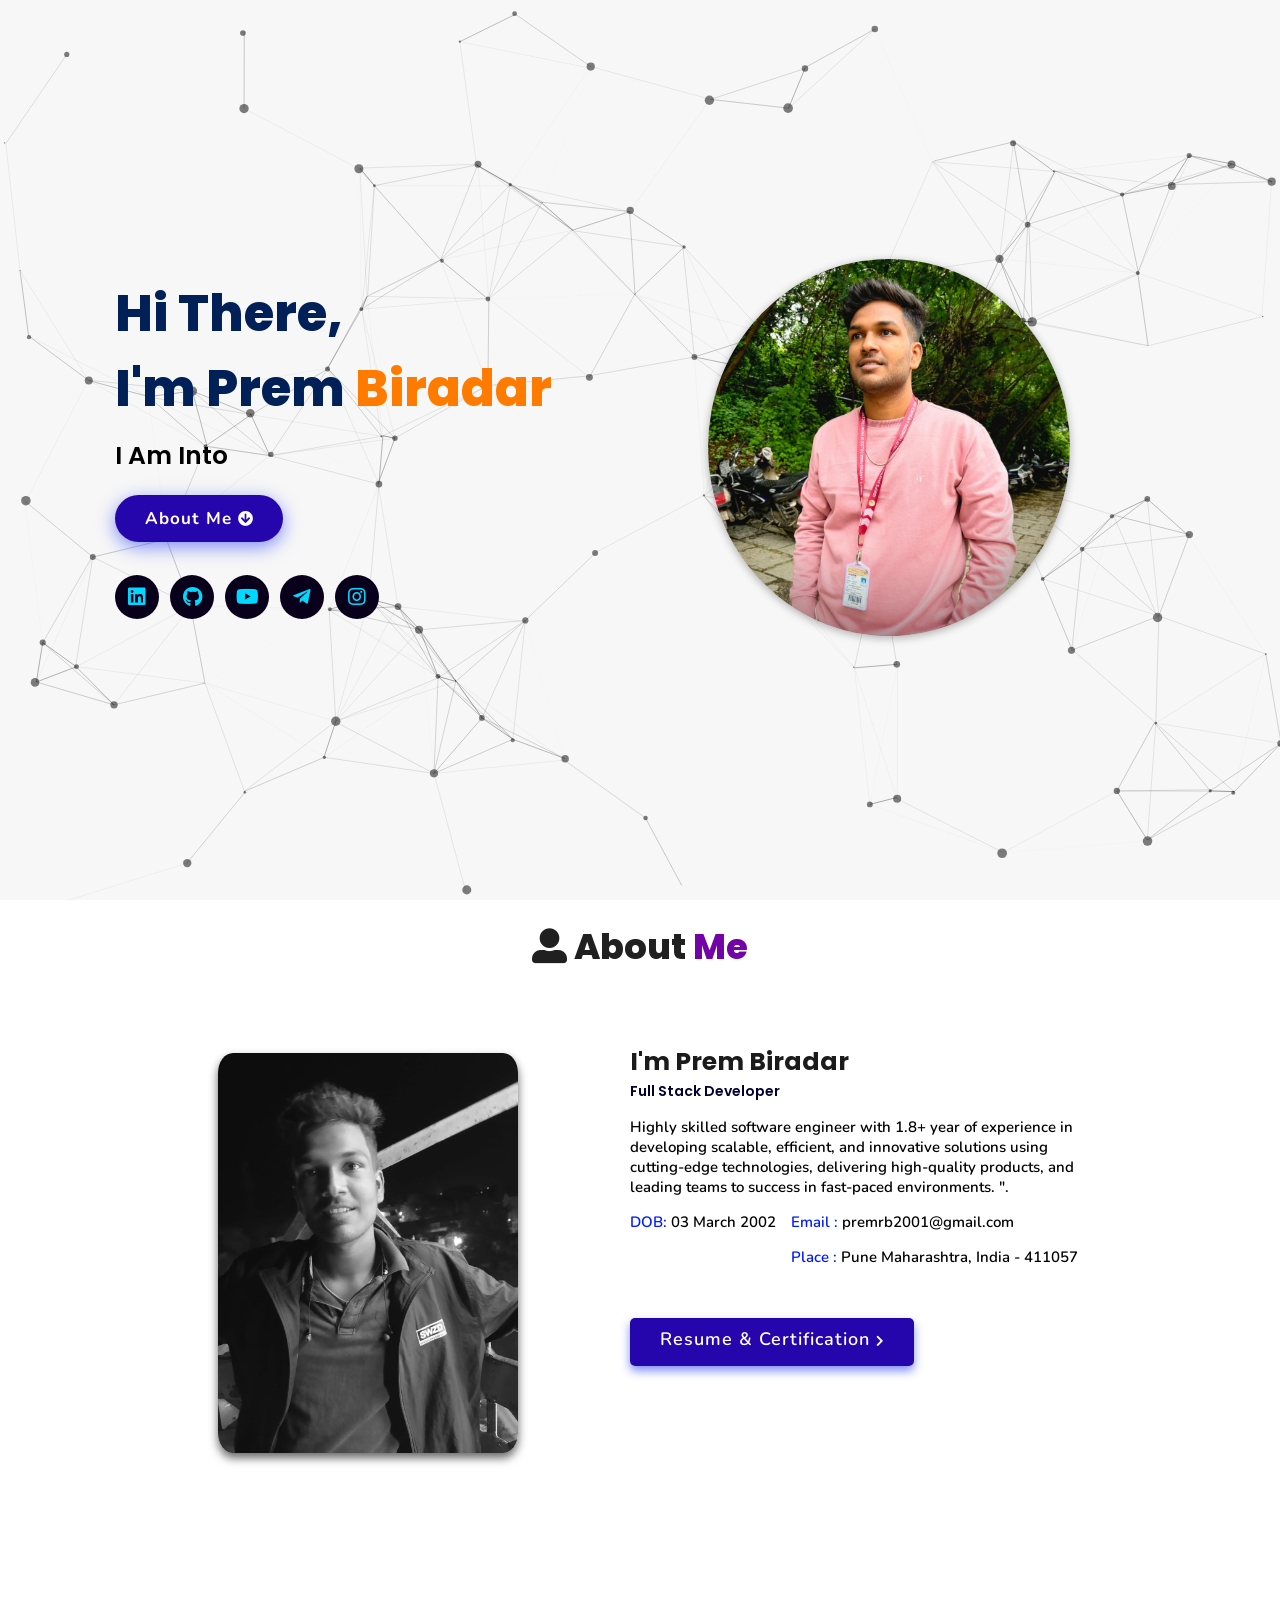
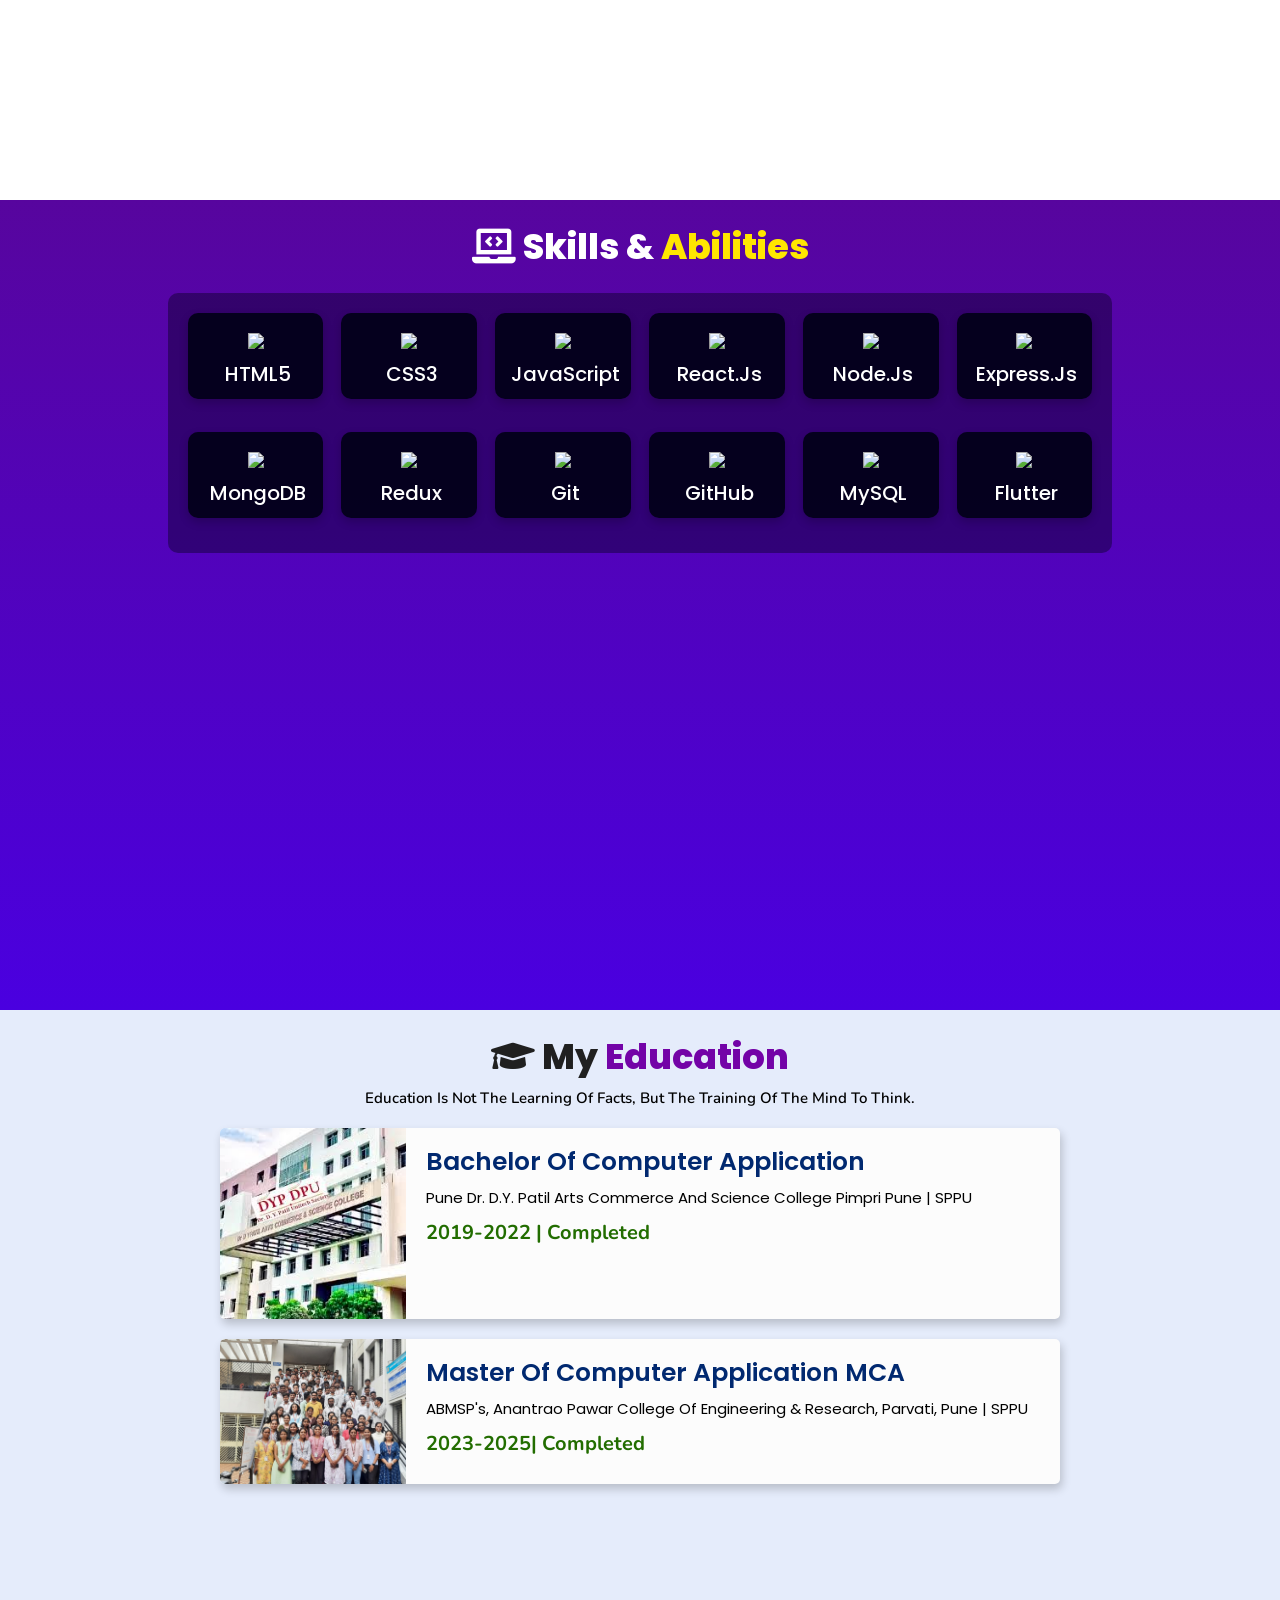
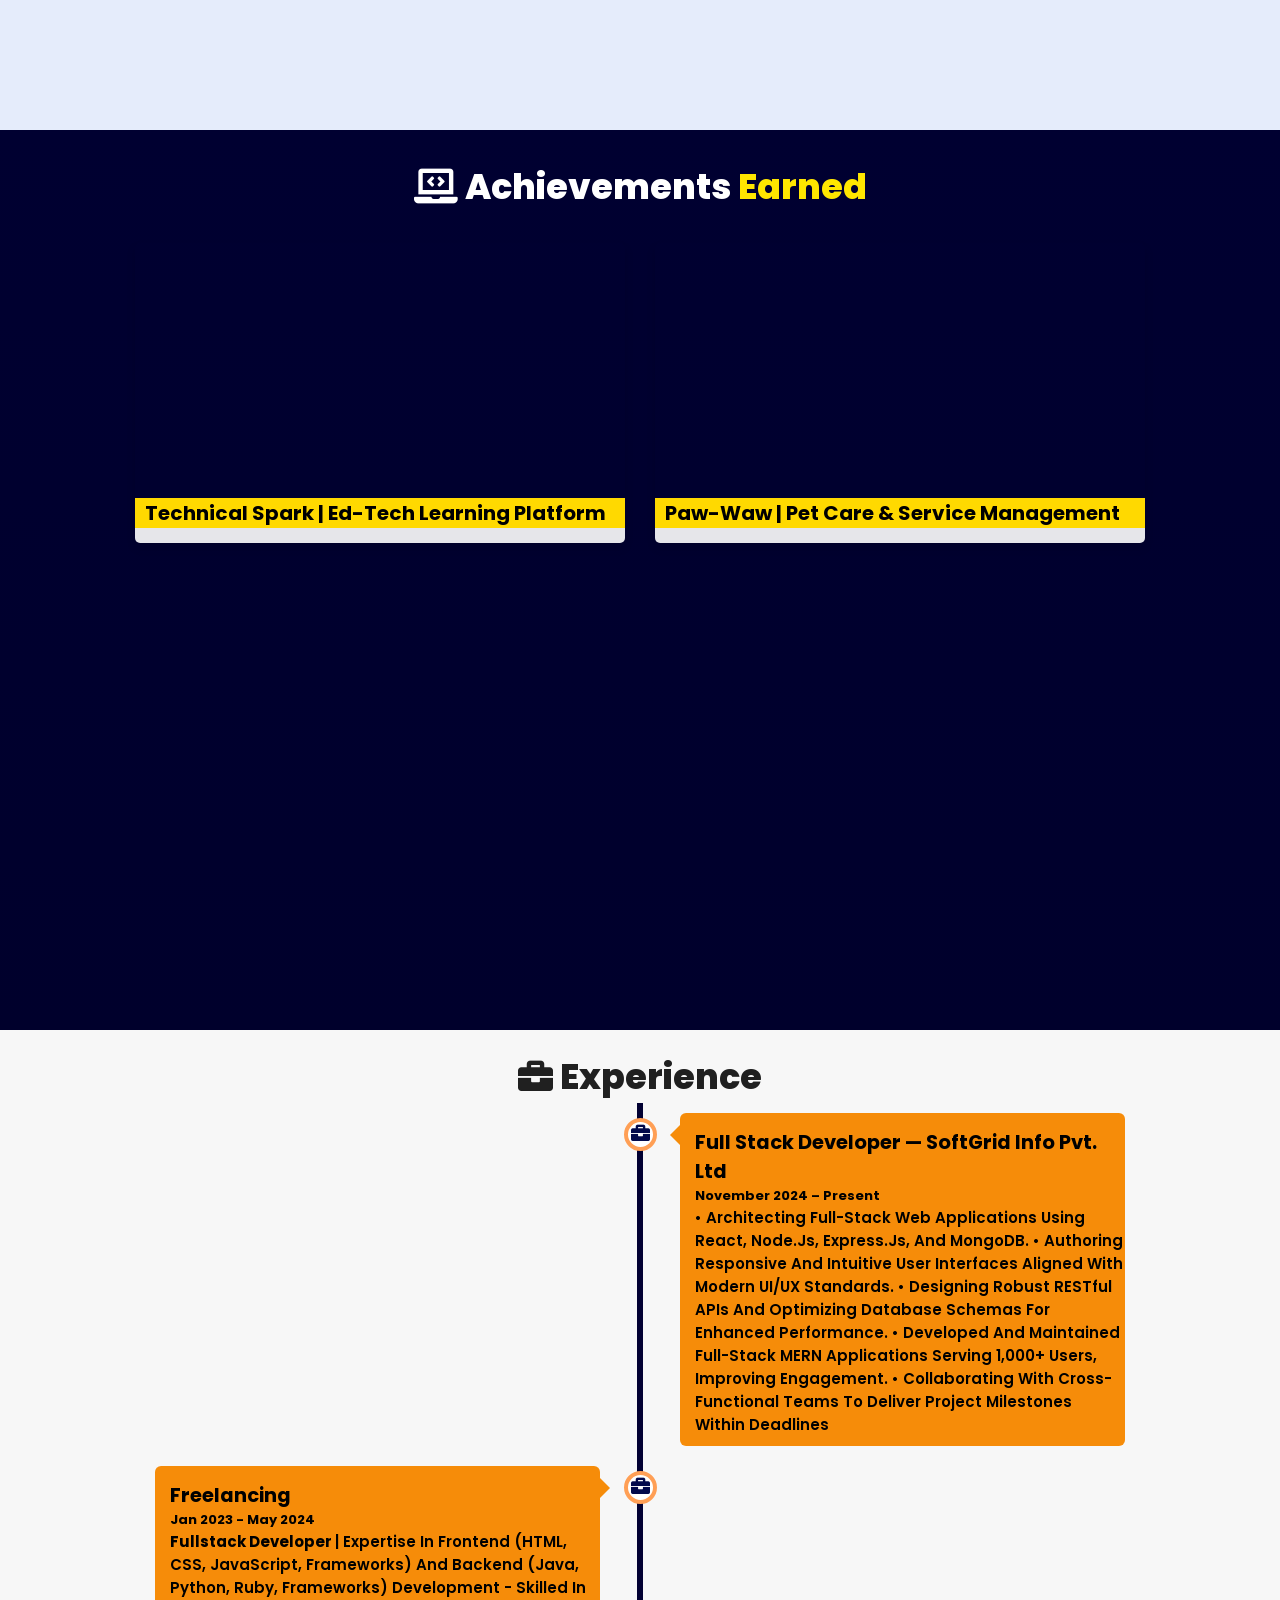
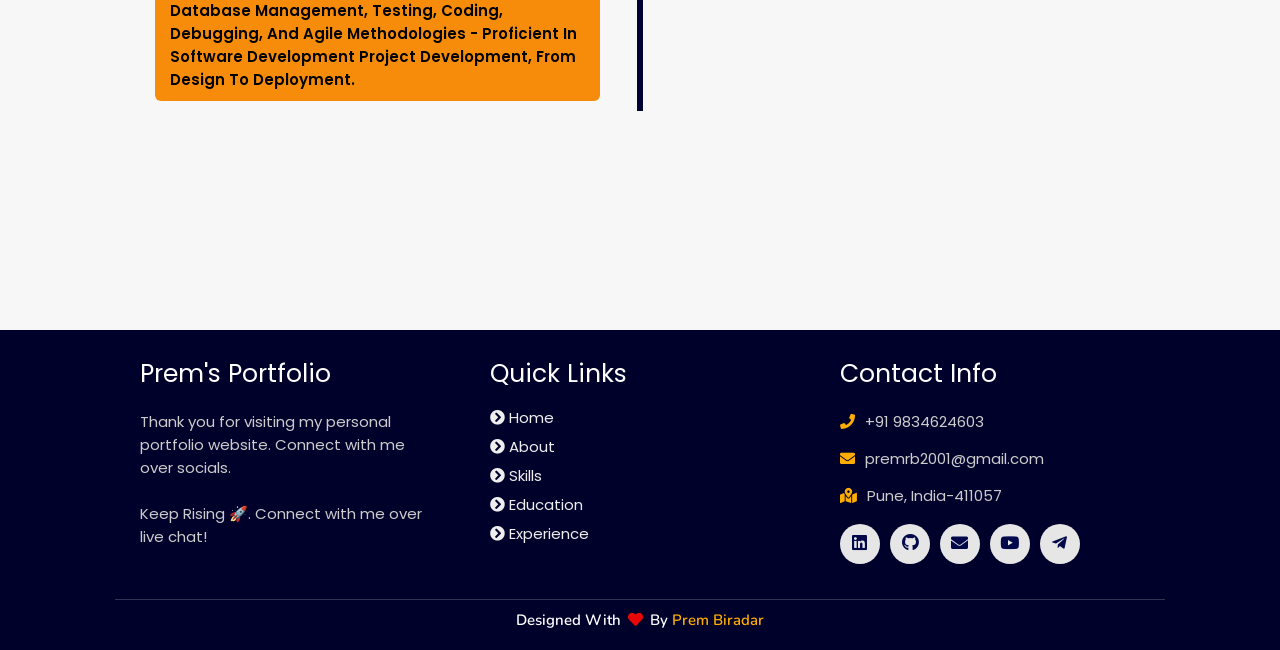
==== commit f2335812: "Update portfolio details and improve layout styles" ====
--- a/index.html
+++ b/index.html
@@ -15,7 +15,7 @@
     integrity="sha512-iBBXm8fW90+nuLcSKlbmrPcLa0OT92xO1BIsZ+ywDWZCvqsWgccV3gFoRBv0z+8dLJgyAHIhR35VZc2oM/gI1w=="
     crossorigin="anonymous" referrerpolicy="no-referrer" />
   <!-- Favicon -->
-  <link id='favicon' rel="shortcut icon" href="./assets/images/favicon.png" type="image/x-png">
+  <link id='premlogo' rel="shortcut icon" href="./assets/images/premlogo.jpg" type="image/x-jpg">
   <title>Prem Biradar</title>
 </head>
 
@@ -58,15 +58,15 @@
       </a>
       <div class="socials">
         <ul class="social-icons">
-          <li><a class="linkedin" aria-label="LinkedIn" href="https://www.linkedin.com/in/suraj-upadhyay-863146193/"
+          <li><a class="linkedin" aria-label="LinkedIn" href="https://www.linkedin.com/in/prembiradar/"
               target="_blank"><i class="fab fa-linkedin"></i></a></li>
-          <li><a class="github" aria-label="GitHub" href="https://github.com/suraju025" target="_blank"><i
+          <li><a class="github" aria-label="GitHub" href="https://github.com/Premrbiradar" target="_blank"><i
                 class="fab fa-github"></i></a></li>
-          <li><a class="twitter" aria-label="Twitter" href="https://x.com/Suraj-Upadhyay" target="_blank"><i
-                class="fab fa-twitter"></i></a></li>
-          <li><a class="telegram" aria-label="Telegram" href="https://t.me/+917080828257" target="_blank"><i
+          <li><a class="youtube" aria-label="fa-youtube" href="https://www.youtube.com/@Andhadoon" target="_blank"><i
+                class="fab fa-youtube"></i></a></li>
+          <li><a class="telegram" aria-label="Telegram" href="https://t.me/+919834624603" target="_blank"><i
                 class="fab fa-telegram-plane"></i></a></li>
-          <li><a class="instagram" aria-label="Instagram" href="https://www.instagram.com//Mr.TechDevep"><i
+          <li><a class="instagram" aria-label="Instagram" href="https://www.instagram.com//premrbiradar"><i
                 class="fab fa-instagram" target="_blank"></i></a></li>
 
         </ul>
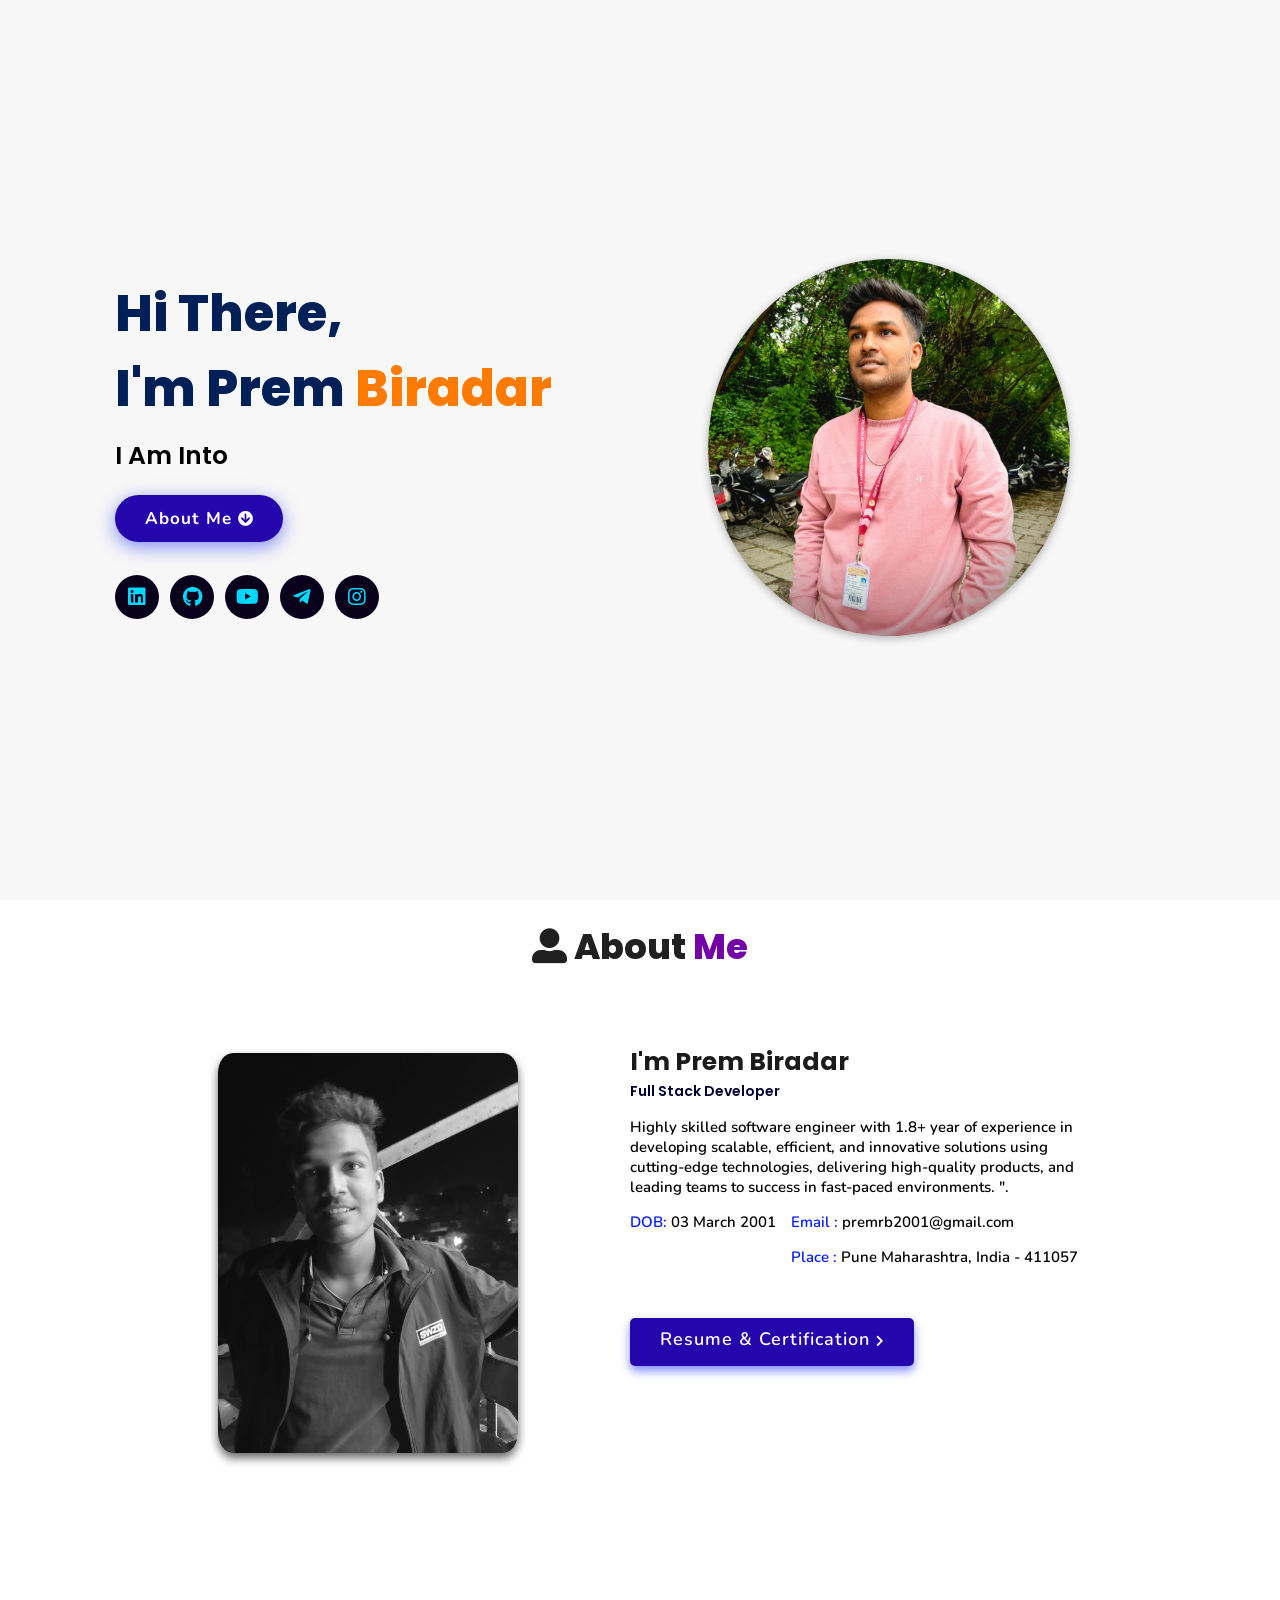
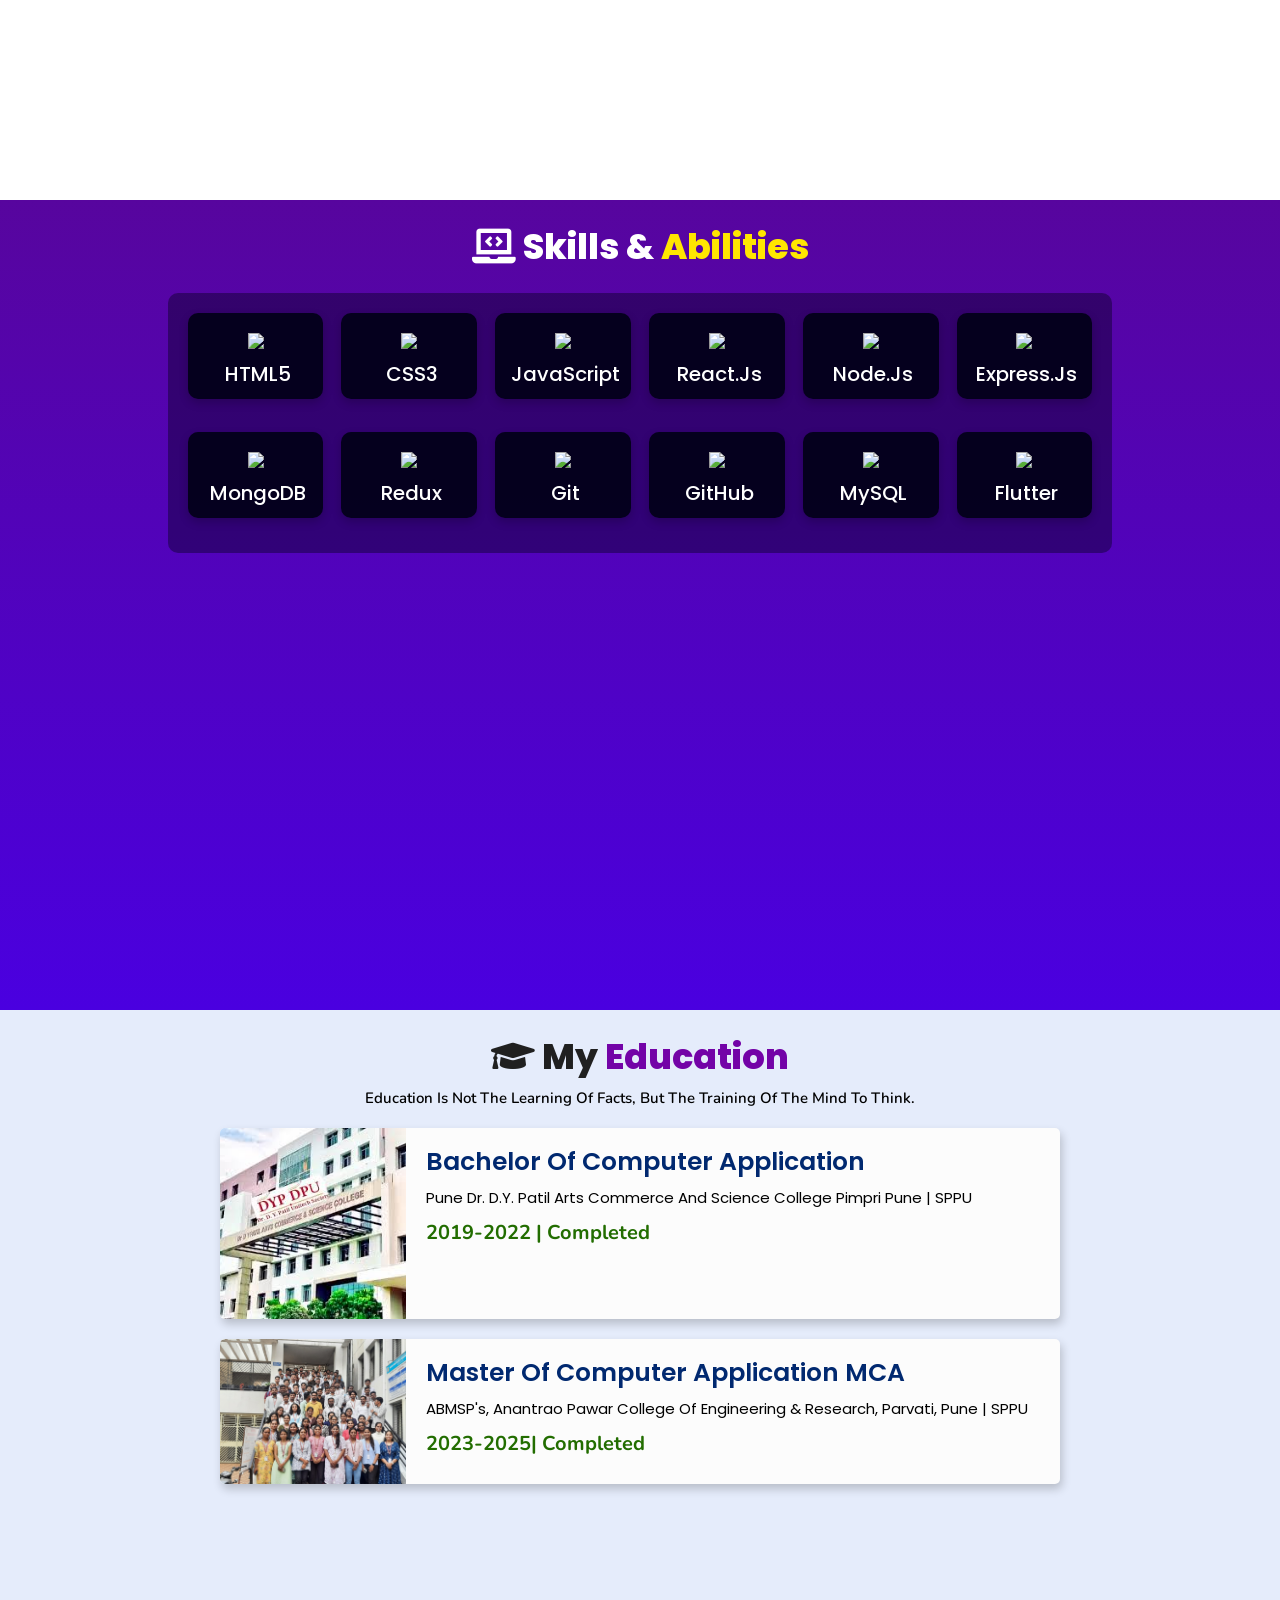
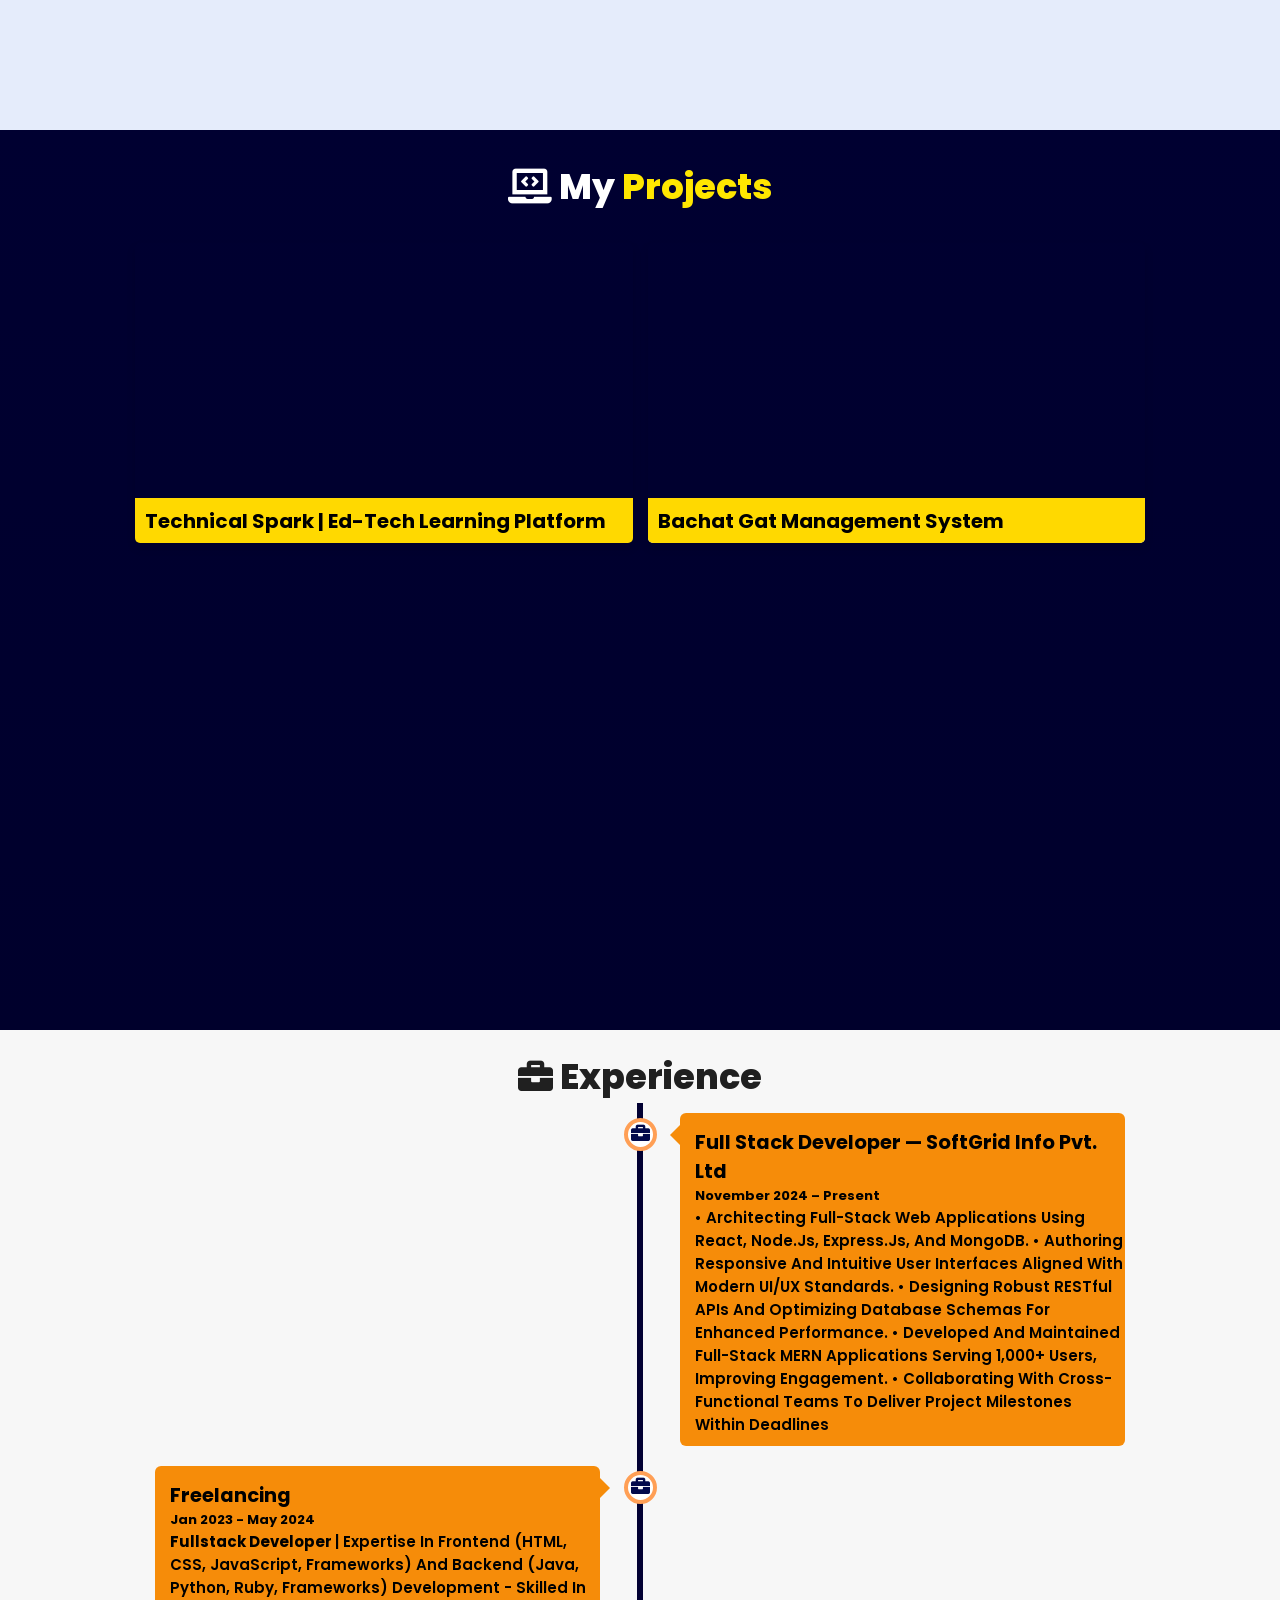
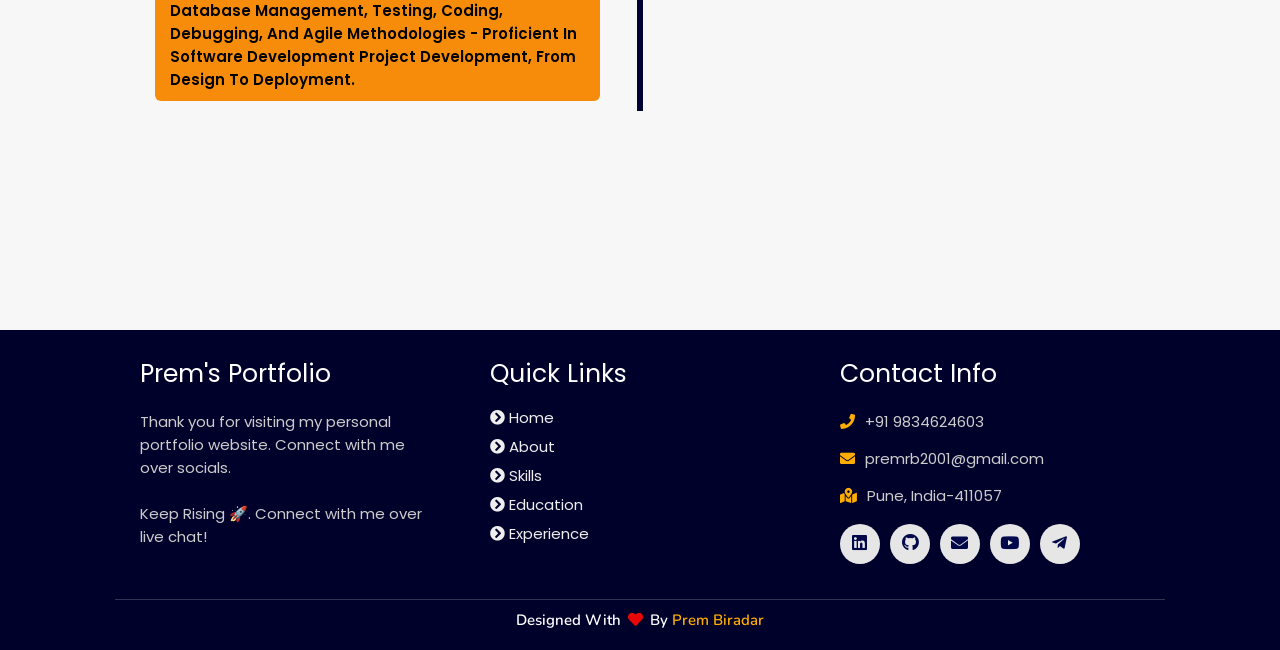
==== commit 19b501f0: "Refactor code structure for improved readability and maintainability" ====
--- a/index.html
+++ b/index.html
@@ -100,7 +100,7 @@
 
         <div class="box-container">
           <div class="box">
-            <p><span> DOB: </span>03 March 2002 </p>
+            <p><span> DOB: </span>03 March 2001 </p>
           </div>
           <div class="box">
             <p><span> email : </span> premrb2001@gmail.com</p>
@@ -109,12 +109,13 @@
         </div>
 
         <div class="resumebtn">
-          <a href="./assets/images/Prem_Biradar_Resume.pdf" target="_blank" class="btn"><span>Resume & Certification</span>
+          <a href="./assets/images/Prem Biradar Resume.pdf" target="_blank" class="btn"><span>Resume & Certification</span>
             <i class="fas fa-chevron-right"></i>
           </a>
         </div>
 
       </div>
+
     </div>
   </section>
   <!-- about section ends -->
@@ -154,6 +155,7 @@
           <span>React.js</span>
         </div>
       </div>
+      
 
       <div class="bar">
         <div class="info">
@@ -267,56 +269,63 @@
   <!-- work project section starts -->
   <!-- work project section starts -->
   <section class="work" id="work">
-
-    <h2 class="heading"><i class="fas fa-laptop-code"></i> Achievements <span>Earned</span></h2>
-
-    <div class="box-container">
-
-      <!-- Achievement 1 -->
-      <div class="box tilt">
-        <div class="content">
-          <div class="tag">
-            <h3>Technical Spark | Ed-Tech Learning Platform</h3>
-          </div>
-          <div class="desc">
-            <p>• Engineered a comprehensive full-stack educational portal using the MERN stack to facilitate online
-              learning. <br>
-              • Planned highly responsive and user-centric interfaces with React.js and state management. <br>
-              • Created scalable backend services and API endpoints using Node.js and Express.js. <br>
-              • Optimized data management and retrieval processes utilizing MongoDB. <br>
-              • Ensured high-availability architecture and a seamless end-to-end user experience.</p>
-            <div class="btns">
-              <a href="https://www.linkedin.com/posts/suraj-upadhyay-863146193_ai-artificialintelligence-certificationcomplete-activity-7224272956779024385-9Rg8"
-                target="_blank">View</a>
-            </div>
-          </div>
-        </div>
-      </div> <br>
-
-      <!-- Achievement 2 -->
-      <div class="box tilt">
-        <div class="content">
-          <div class="tag">
-            <h3>Paw-Waw | Pet Care & Service Management</h3>
-          </div>
-          <div class="desc">
-            <p>• Implemented a production-grade full-stack MERN platform tailored for international client requirements.
-              <br>
-              • Constructed scalable and secure RESTful APIs to support high-traffic service operations. <br>
-              • Refined MongoDB queries and database schemas to achieve enhanced system performance. <br>
-              • Participated in production debugging, performance tuning, and peer code reviews. <br>
-              • Designed responsive React.js interfaces to ensure a seamless and intuitive user experience.
-            </p>
-            <div class="btns">
-              <a href="#" target="_blank">View</a>
-            </div>
-          </div>
-        </div>
-      </div>
-
-    </div>
-
-  </section>
+  <h2 class="heading">
+    <i class="fas fa-laptop-code"></i> My <span>Projects</span>
+  </h2>
+
+  <div class="box-container">
+
+    <div class="box">
+      <div class="content">
+        <div class="tag">
+          <h3>Technical Spark | Ed-Tech Learning Platform</h3>
+        </div>
+
+        <div class="desc">
+          <p>
+            • Engineered a full-stack educational portal using MERN Stack.<br>
+            • Built responsive UI using React.js.<br>
+            • Developed REST APIs with Node.js & Express.js.<br>
+            • Managed data efficiently using MongoDB.<br>
+            • Delivered a seamless user experience.
+          </p>
+
+          <div class="btns">
+            <a href="https://technicalspark.com/" target="_blank" class="btn">
+              View Project
+            </a>
+          </div>
+        </div>
+      </div>
+    </div>
+
+    <!-- Next Project -->
+    <div class="box">
+      <div class="content">
+        <div class="tag">
+          <h3>Bachat Gat Management System</h3>
+        </div>
+
+        <div class="desc">
+          <p>
+            • MERN Stack based SHG Management System.<br>
+            • Member, Savings & Loan Management.<br>
+            • Dashboard & Reports.<br>
+            • JWT Authentication.<br>
+            • Responsive Admin Panel.
+          </p>
+
+          <div class="btns">
+            <a href="#" class="btn">View Project</a>
+          </div>
+        </div>
+      </div>
+    </div>
+
+  </div>
+</section>
+
+
   <!-- work project section ends -->
   <!-- work project section ends -->
 
@@ -363,8 +372,9 @@
           </div>
         </div>
 
+        </div>
+
         <!--         
-    </div>
       <div class="container right">
       <div class="content">
         <div class="tag">
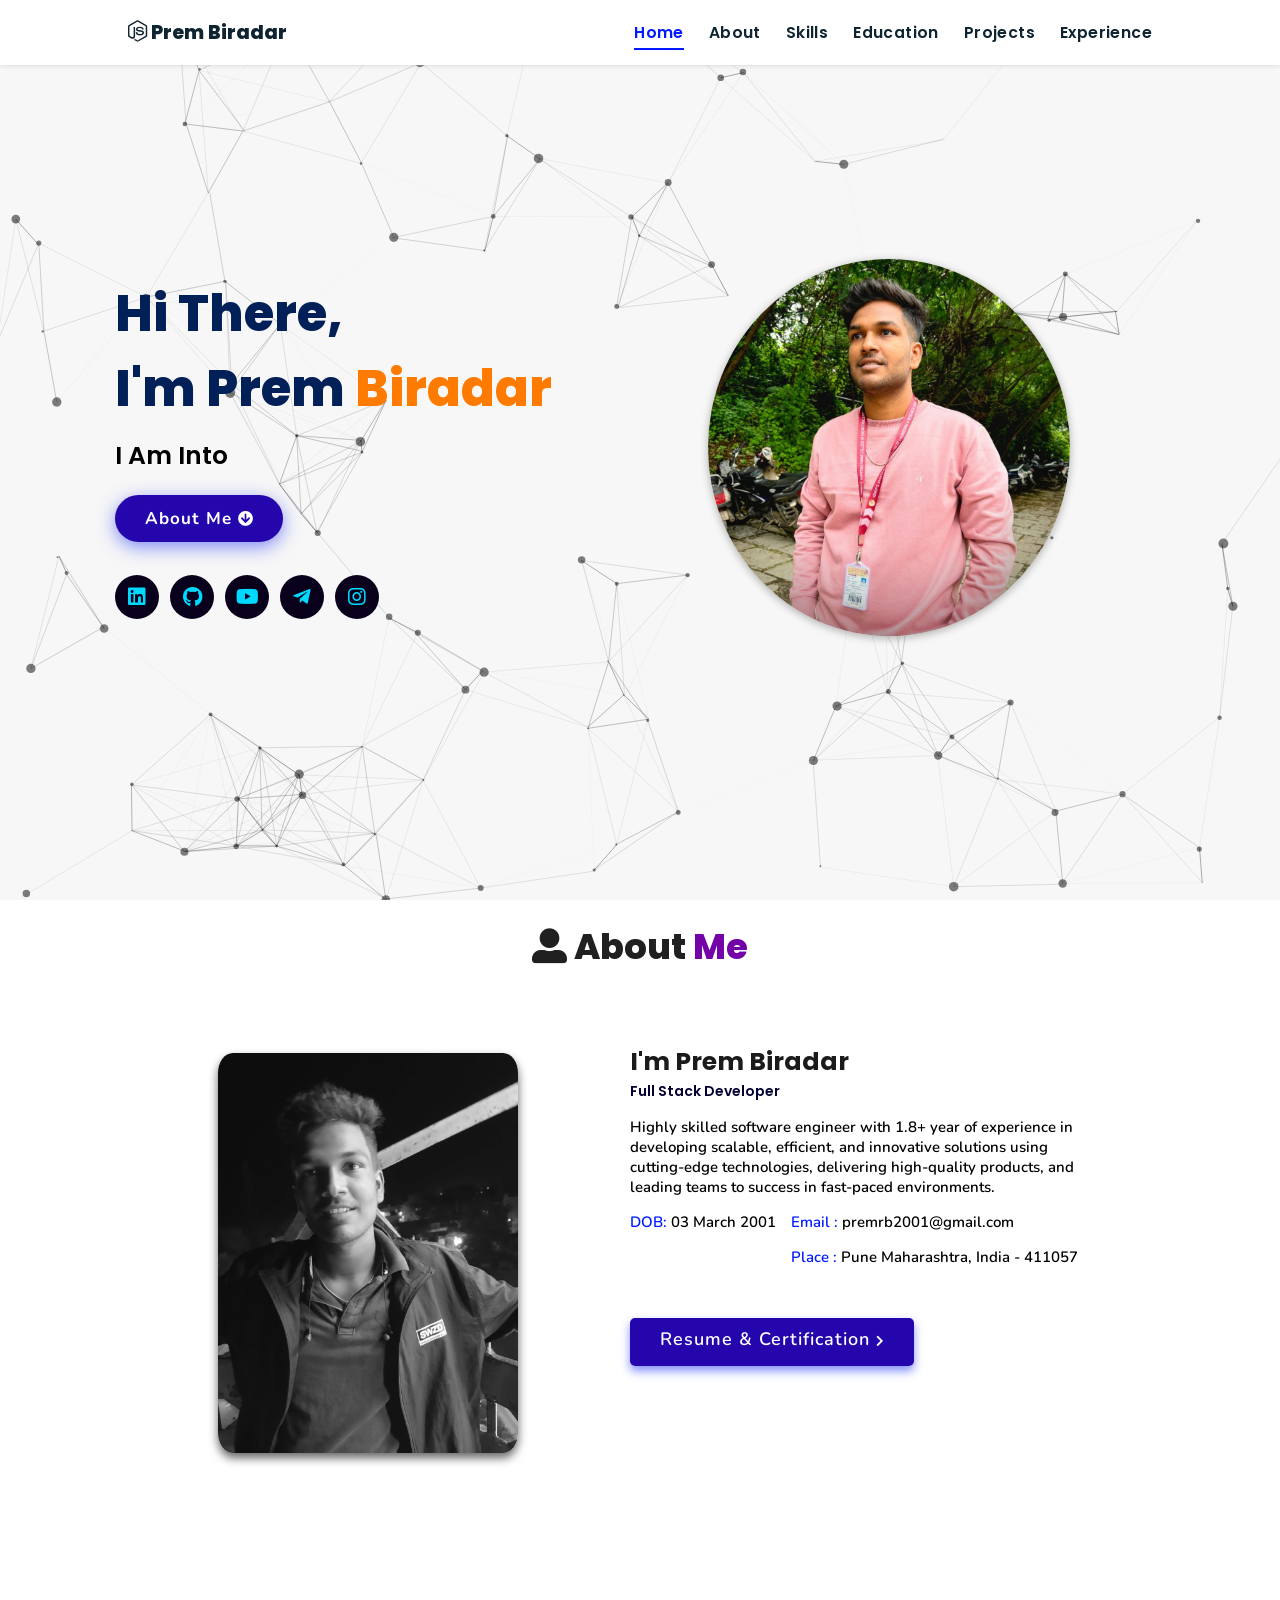
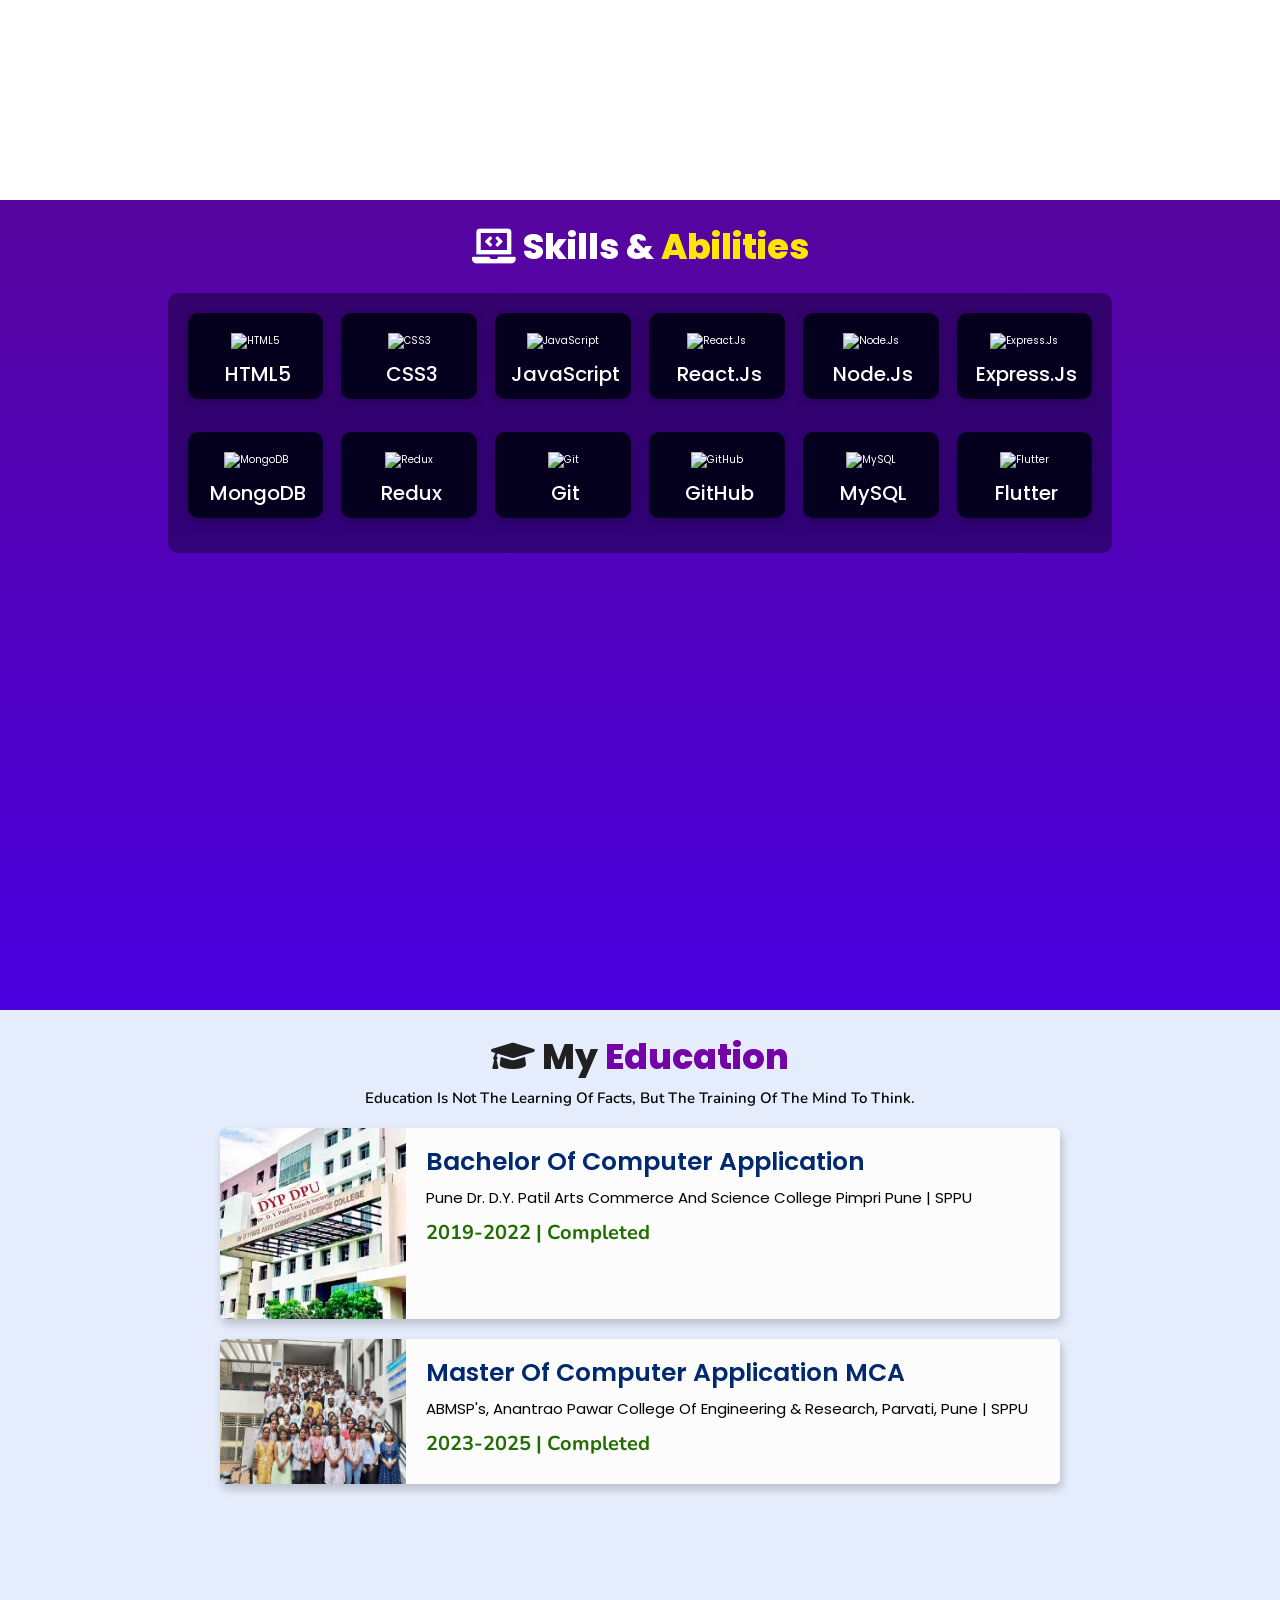
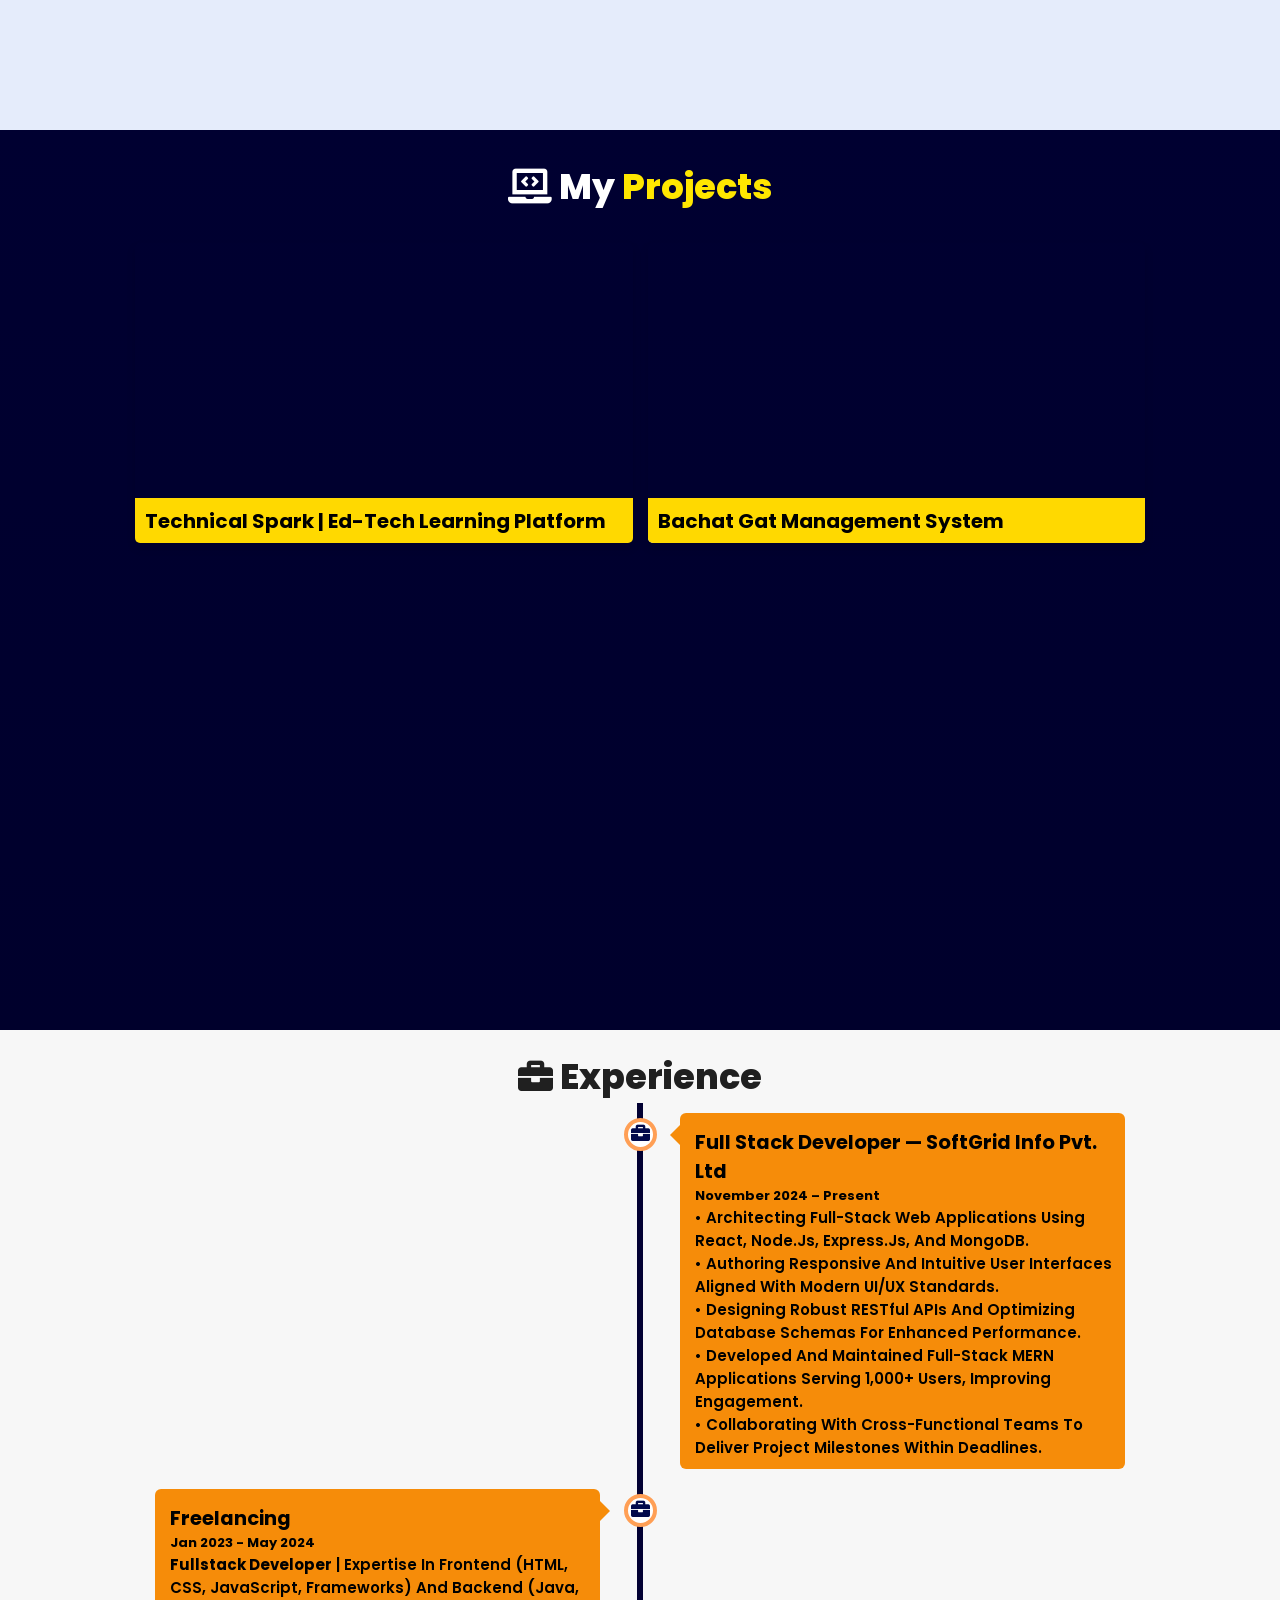
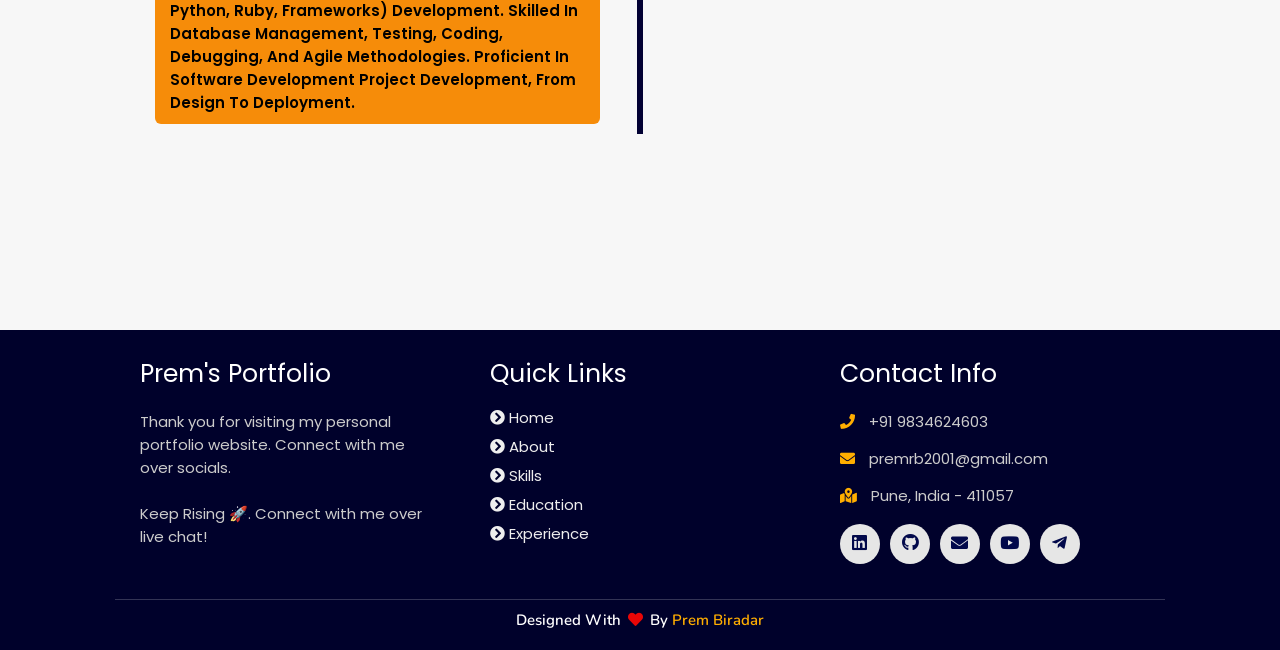
==== commit c0c7b8a3: "Refactor portfolio website: Update experience section, fix typos, and enhance navbar links; change f" ====
--- a/index.html
+++ b/index.html
@@ -5,48 +5,48 @@
   <meta charset="UTF-8">
   <meta http-equiv="X-UA-Compatible" content="IE=edge">
   <meta name="viewport" content="width=device-width, initial-scale=1.0">
-  <meta name="keywords"
-    content="Prem Biradar, portfolio, Prem, Fullstack Developer, personal portfolio lifecodes, portfolio design, portfolio website, personal portfolio" />
+  <meta name="keywords" content="Prem Biradar, premBiradar, prem, prem biradar portfolio, Prem, Fullstack Developer, personal portfolio, portfolio design, portfolio website" />
   <meta name="description" content="Welcome to Prem Biradar Portfolio. Fullstack Developer" />
+  
   <!-- Custom CSS -->
   <link rel="stylesheet" href="./assets/css/style.css">
+  
   <!-- Font Awesome -->
-  <link rel="stylesheet" href="https://cdnjs.cloudflare.com/ajax/libs/font-awesome/5.15.3/css/all.min.css"
-    integrity="sha512-iBBXm8fW90+nuLcSKlbmrPcLa0OT92xO1BIsZ+ywDWZCvqsWgccV3gFoRBv0z+8dLJgyAHIhR35VZc2oM/gI1w=="
-    crossorigin="anonymous" referrerpolicy="no-referrer" />
+  <link rel="stylesheet" href="https://cdnjs.cloudflare.com/ajax/libs/font-awesome/5.15.3/css/all.min.css" integrity="sha512-iBBXm8fW90+nuLcSKlbmrPcLa0OT92xO1BIsZ+ywDWZCvqsWgccV3gFoRBv0z+8dLJgyAHIhR35VZc2oM/gI1w==" crossorigin="anonymous" referrerpolicy="no-referrer" />
+  
   <!-- Favicon -->
-  <link id='premlogo' rel="shortcut icon" href="./assets/images/premlogo.jpg" type="image/x-jpg">
+  <link id='premlogo' rel="shortcut icon" href="./assets/images/premlogo.jpg" type="image/jpeg">
   <title>Prem Biradar</title>
 </head>
 
 <body oncontextmenu="return false">
 
-
-  <!--<div class="loader-container">
-  <img draggable="false" src="./assets/images/preloader.gif" alt="">
-</div> 
-
-  navbar starts
-<header>
-        <a href="./assets/images/favicon.png/images/projects/logo.png" class="logo"><i class="fab fa-node-js"></i> Prem</a>
-
-        <div id="menu" class="fas fa-bars"></div>
-        <nav class="navbar">
-            <ul>
-            <li><a class="active" href="#home">Home</a></li>
-            <li><a href="#about">About</a></li>
-            <li><a href="#skills">Skills</a></li>
-            <li><a href="#education">Education</a></li>
-            <li><a href="#work">Achievements</a></li>
-            <li><a href="#experience">Experience</a></li>
-  
-            </ul>
-        </nav>
-</header>
-<!- navbar ends -->
-
-
-  <!-- hero section starts -->
+  <!-- Preloader (Uncomment if you want to use it) -->
+  <!-- 
+  <div class="loader-container">
+    <img draggable="false" src="./assets/images/preloader.gif" alt="Loading Spinner">
+  </div> 
+  -->
+
+  <!-- ==================== NAVBAR SECTION STARTS ==================== -->
+  <header>
+    <a href="#home" class="logo"><i class="fab fa-node-js"></i> Prem Biradar</a>
+
+    <div id="menu" class="fas fa-bars"></div>
+    <nav class="navbar">
+      <ul>
+        <li><a class="active" href="#home">Home</a></li>
+        <li><a href="#about">About</a></li>
+        <li><a href="#skills">Skills</a></li>
+        <li><a href="#education">Education</a></li>
+        <li><a href="#work">Projects</a></li>
+        <li><a href="#experience">Experience</a></li>
+      </ul>
+    </nav>
+  </header>
+  <!-- ==================== NAVBAR SECTION ENDS ==================== -->
+
+  <!-- ==================== HERO SECTION STARTS ==================== -->
   <section class="home" id="home">
     <div id="particles-js"></div>
 
@@ -58,45 +58,34 @@
       </a>
       <div class="socials">
         <ul class="social-icons">
-          <li><a class="linkedin" aria-label="LinkedIn" href="https://www.linkedin.com/in/prembiradar/"
-              target="_blank"><i class="fab fa-linkedin"></i></a></li>
-          <li><a class="github" aria-label="GitHub" href="https://github.com/Premrbiradar" target="_blank"><i
-                class="fab fa-github"></i></a></li>
-          <li><a class="youtube" aria-label="fa-youtube" href="https://www.youtube.com/@Andhadoon" target="_blank"><i
-                class="fab fa-youtube"></i></a></li>
-          <li><a class="telegram" aria-label="Telegram" href="https://t.me/+919834624603" target="_blank"><i
-                class="fab fa-telegram-plane"></i></a></li>
-          <li><a class="instagram" aria-label="Instagram" href="https://www.instagram.com//premrbiradar"><i
-                class="fab fa-instagram" target="_blank"></i></a></li>
-
+          <li><a class="linkedin" aria-label="LinkedIn" href="https://www.linkedin.com/in/prembiradar/" target="_blank"><i class="fab fa-linkedin"></i></a></li>
+          <li><a class="github" aria-label="GitHub" href="https://github.com/Premrbiradar" target="_blank"><i class="fab fa-github"></i></a></li>
+          <li><a class="youtube" aria-label="YouTube" href="https://www.youtube.com/@Andhadoon" target="_blank"><i class="fab fa-youtube"></i></a></li>
+          <li><a class="telegram" aria-label="Telegram" href="https://t.me/+919834624603" target="_blank"><i class="fab fa-telegram-plane"></i></a></li>
+          <li><a class="instagram" aria-label="Instagram" href="https://www.instagram.com/premrbiradar" target="_blank"><i class="fab fa-instagram"></i></a></li>
         </ul>
       </div>
     </div>
+    
     <div class="image">
-      <img draggable="false" class="tilt" src="./assets/images/premlogo.jpg" alt="">
-    </div>
-  </section>
-  <!-- hero section ends -->
-
-
-  <!-- about section starts -->
+      <img draggable="false" class="tilt" src="./assets/images/premlogo.jpg" alt="Prem Biradar Logo">
+    </div>
+  </section>
+  <!-- ==================== HERO SECTION ENDS ==================== -->
+
+  <!-- ==================== ABOUT SECTION STARTS ==================== -->
   <section class="about" id="about">
     <h2 class="heading"><i class="fas fa-user-alt"></i> About <span>Me</span></h2>
 
     <div class="row">
-
       <div class="image">
-        <img draggable="false" class="tilt" src="./assets/images/premBiradar.jpg" alt="">
+        <img draggable="false" class="tilt" src="./assets/images/premBiradar.jpg" alt="Prem Biradar Profile Picture">
       </div>
       <div class="content">
         <h3>I'm Prem Biradar</h3>
         <span class="tag">Full Stack Developer</span>
 
-        <p>Highly skilled software engineer with 1.8+ year of experience in developing scalable, efficient, and
-          innovative solutions
-          using cutting-edge technologies, delivering high-quality products, and leading teams to success in fast-paced
-          environments.
-          ". </p>
+        <p>Highly skilled software engineer with 1.8+ year of experience in developing scalable, efficient, and innovative solutions using cutting-edge technologies, delivering high-quality products, and leading teams to success in fast-paced environments.</p>
 
         <div class="box-container">
           <div class="box">
@@ -113,124 +102,116 @@
             <i class="fas fa-chevron-right"></i>
           </a>
         </div>
-
-      </div>
-
-    </div>
-  </section>
-  <!-- about section ends -->
-
-  <!-- skills section starts -->
-<section class="skills" id="skills">
-
-  <h2 class="heading"><i class="fas fa-laptop-code"></i> Skills & <span>Abilities</span></h2>
-
-  <div class="container">
-    <div class="row" id="skillsContainer">
-
-      <div class="bar">
-        <div class="info">
-          <img src="https://img.icons8.com/color/96/html-5.png"/>
-          <span>HTML5</span>
-        </div>
-      </div>
-
-      <div class="bar">
-        <div class="info">
-          <img src="https://img.icons8.com/color/96/css3.png"/>
-          <span>CSS3</span>
-        </div>
-      </div>
-
-      <div class="bar">
-        <div class="info">
-          <img src="https://img.icons8.com/color/96/javascript.png"/>
-          <span>JavaScript</span>
-        </div>
-      </div>
-
-      <div class="bar">
-        <div class="info">
-          <img src="https://img.icons8.com/color/96/react-native.png"/>
-          <span>React.js</span>
-        </div>
-      </div>
-      
-
-      <div class="bar">
-        <div class="info">
-          <img src="https://img.icons8.com/color/96/nodejs.png"/>
-          <span>Node.js</span>
-        </div>
-      </div>
-
-      <div class="bar">
-        <div class="info">
-          <img src="https://img.icons8.com/color/96/express-js.png"/>
-          <span>Express.js</span>
-        </div>
-      </div>
-
-      <div class="bar">
-        <div class="info">
-          <img src="https://img.icons8.com/color/96/mongodb.png"/>
-          <span>MongoDB</span>
-        </div>
-      </div>
-
-      <div class="bar">
-        <div class="info">
-          <img src="https://img.icons8.com/color/96/redux.png"/>
-          <span>Redux</span>
-        </div>
-      </div>
-
-      <div class="bar">
-        <div class="info">
-          <img src="https://img.icons8.com/color/96/git.png"/>
-          <span>Git</span>
-        </div>
-      </div>
-
-      <div class="bar">
-        <div class="info">
-          <img src="https://img.icons8.com/color/96/github.png"/>
-          <span>GitHub</span>
-        </div>
-      </div>
-
-      <div class="bar">
-        <div class="info">
-          <img src="https://img.icons8.com/color/96/mysql-logo.png"/>
-          <span>MySQL</span>
-        </div>
-      </div>
-
-      <div class="bar">
-        <div class="info">
-          <img src="https://img.icons8.com/color/96/flutter.png"/>
-          <span>Flutter</span>
-        </div>
-      </div>
-
-    </div>
-  </div>
-</section>
-<!-- skills section ends -->
-
-
-  <!-- education section starts -->
+      </div>
+    </div>
+  </section>
+  <!-- ==================== ABOUT SECTION ENDS ==================== -->
+
+  <!-- ==================== SKILLS SECTION STARTS ==================== -->
+  <section class="skills" id="skills">
+    <h2 class="heading"><i class="fas fa-laptop-code"></i> Skills & <span>Abilities</span></h2>
+
+    <div class="container">
+      <div class="row" id="skillsContainer">
+
+        <div class="bar">
+          <div class="info">
+            <img src="https://img.icons8.com/color/96/html-5.png" alt="HTML5" />
+            <span>HTML5</span>
+          </div>
+        </div>
+
+        <div class="bar">
+          <div class="info">
+            <img src="https://img.icons8.com/color/96/css3.png" alt="CSS3" />
+            <span>CSS3</span>
+          </div>
+        </div>
+
+        <div class="bar">
+          <div class="info">
+            <img src="https://img.icons8.com/color/96/javascript.png" alt="JavaScript" />
+            <span>JavaScript</span>
+          </div>
+        </div>
+
+        <div class="bar">
+          <div class="info">
+            <img src="https://img.icons8.com/color/96/react-native.png" alt="React.js" />
+            <span>React.js</span>
+          </div>
+        </div>
+
+        <div class="bar">
+          <div class="info">
+            <img src="https://img.icons8.com/color/96/nodejs.png" alt="Node.js" />
+            <span>Node.js</span>
+          </div>
+        </div>
+
+        <div class="bar">
+          <div class="info">
+            <img src="https://img.icons8.com/color/96/express-js.png" alt="Express.js" />
+            <span>Express.js</span>
+          </div>
+        </div>
+
+        <div class="bar">
+          <div class="info">
+            <img src="https://img.icons8.com/color/96/mongodb.png" alt="MongoDB" />
+            <span>MongoDB</span>
+          </div>
+        </div>
+
+        <div class="bar">
+          <div class="info">
+            <img src="https://img.icons8.com/color/96/redux.png" alt="Redux" />
+            <span>Redux</span>
+          </div>
+        </div>
+
+        <div class="bar">
+          <div class="info">
+            <img src="https://img.icons8.com/color/96/git.png" alt="Git" />
+            <span>Git</span>
+          </div>
+        </div>
+
+        <div class="bar">
+          <div class="info">
+            <img src="https://img.icons8.com/color/96/github.png" alt="GitHub" />
+            <span>GitHub</span>
+          </div>
+        </div>
+
+        <div class="bar">
+          <div class="info">
+            <img src="https://img.icons8.com/color/96/mysql-logo.png" alt="MySQL" />
+            <span>MySQL</span>
+          </div>
+        </div>
+
+        <div class="bar">
+          <div class="info">
+            <img src="https://img.icons8.com/color/96/flutter.png" alt="Flutter" />
+            <span>Flutter</span>
+          </div>
+        </div>
+
+      </div>
+    </div>
+  </section>
+  <!-- ==================== SKILLS SECTION ENDS ==================== -->
+
+  <!-- ==================== EDUCATION SECTION STARTS ==================== -->
   <section class="education" id="education">
-
     <h1 class="heading"><i class="fas fa-graduation-cap"></i> My <span>Education</span></h1>
-
     <p class="qoute">Education is not the learning of facts, but the training of the mind to think.</p>
 
     <div class="box-container">
-
       <div class="box">
         <div class="image">
-          <img draggable="false" src="./assets/images/educat/college.jfifff.jpg" alt="">
+          <img draggable="false" src="./assets/images/educat/college.jfifff.jpg" alt="BCA College Image">
         </div>
         <div class="content">
           <h3>Bachelor of Computer Application</h3>
@@ -241,120 +222,88 @@
 
       <div class="box">
         <div class="image">
-          <img draggable="false" src="./assets/images/educat/udemy11.jpeg" alt="">
+          <img draggable="false" src="./assets/images/educat/udemy11.jpeg" alt="MCA College Image">
         </div>
         <div class="content">
           <h3> Master of Computer Application MCA </h3>
-          <p>
-            ABMSP's, Anantrao Pawar College of Engineering & Research, Parvati, Pune | SPPU </p>
-          <h4>2023-2025| Completed</h4>
-        </div>
-      </div>
-
-      <!-- <div class="box">
-        <div class="image">
-          <img draggable="false" src="./assets/images/educat/udemy123.jpg" alt="">
-        </div>
-        <div class="content">
-          <h3>Online Udemy AI for Business Strategy and Planning [Masterclass] </h3>
-          <p>Udemy Master's Certification| Master's</p>
-          <h4><b>2024-2024 | Completed</b></h4>
-        </div>
-      </div> -->
-
-    </div>
-  </section>
-  <!-- education section ends -->
-
-  <!-- work project section starts -->
-  <!-- work project section starts -->
+          <p>ABMSP's, Anantrao Pawar College of Engineering & Research, Parvati, Pune | SPPU </p>
+          <h4>2023-2025 | Completed</h4>
+        </div>
+      </div>
+    </div>
+  </section>
+  <!-- ==================== EDUCATION SECTION ENDS ==================== -->
+
+  <!-- ==================== PROJECTS SECTION STARTS ==================== -->
   <section class="work" id="work">
-  <h2 class="heading">
-    <i class="fas fa-laptop-code"></i> My <span>Projects</span>
-  </h2>
-
-  <div class="box-container">
-
-    <div class="box">
-      <div class="content">
-        <div class="tag">
-          <h3>Technical Spark | Ed-Tech Learning Platform</h3>
-        </div>
-
-        <div class="desc">
-          <p>
-            • Engineered a full-stack educational portal using MERN Stack.<br>
-            • Built responsive UI using React.js.<br>
-            • Developed REST APIs with Node.js & Express.js.<br>
-            • Managed data efficiently using MongoDB.<br>
-            • Delivered a seamless user experience.
-          </p>
-
-          <div class="btns">
-            <a href="https://technicalspark.com/" target="_blank" class="btn">
-              View Project
-            </a>
-          </div>
-        </div>
-      </div>
-    </div>
-
-    <!-- Next Project -->
-    <div class="box">
-      <div class="content">
-        <div class="tag">
-          <h3>Bachat Gat Management System</h3>
-        </div>
-
-        <div class="desc">
-          <p>
-            • MERN Stack based SHG Management System.<br>
-            • Member, Savings & Loan Management.<br>
-            • Dashboard & Reports.<br>
-            • JWT Authentication.<br>
-            • Responsive Admin Panel.
-          </p>
-
-          <div class="btns">
-            <a href="#" class="btn">View Project</a>
-          </div>
-        </div>
-      </div>
-    </div>
-
-  </div>
-</section>
-
-
-  <!-- work project section ends -->
-  <!-- work project section ends -->
-
-  <!-- experience section starts -->
+    <h2 class="heading"><i class="fas fa-laptop-code"></i> My <span>Projects</span></h2>
+
+    <div class="box-container">
+      <div class="box">
+        <div class="content">
+          <div class="tag">
+            <h3>Technical Spark | Ed-Tech Learning Platform</h3>
+          </div>
+          <div class="desc">
+            <p>
+              • Engineered a full-stack educational portal using MERN Stack.<br>
+              • Built responsive UI using React.js.<br>
+              • Developed REST APIs with Node.js & Express.js.<br>
+              • Managed data efficiently using MongoDB.<br>
+              • Delivered a seamless user experience.
+            </p>
+            <div class="btns">
+              <a href="https://technicalspark.com/" target="_blank" class="btn">View Project</a>
+            </div>
+          </div>
+        </div>
+      </div>
+
+      <div class="box">
+        <div class="content">
+          <div class="tag">
+            <h3>Bachat Gat Management System</h3>
+          </div>
+          <div class="desc">
+            <p>
+              • MERN Stack based SHG Management System.<br>
+              • Member, Savings & Loan Management.<br>
+              • Dashboard & Reports.<br>
+              • JWT Authentication.<br>
+              • Responsive Admin Panel.
+            </p>
+            <div class="btns">
+              <a href="#" class="btn">View Project</a>
+            </div>
+          </div>
+        </div>
+      </div>
+    </div>
+  </section>
+  <!-- ==================== PROJECTS SECTION ENDS ==================== -->
+
+  <!-- ==================== EXPERIENCE SECTION STARTS ==================== -->
   <section class="experience" id="experience">
-
     <h2 class="heading"><i class="fas fa-briefcase"></i> Experience </h2>
 
     <div class="timeline">
-
       <div class="container right">
         <div class="content">
           <div class="tag">
-            <h2> Full Stack Developer — SoftGrid Info Pvt. Ltd</h2>
-
+            <h2>Full Stack Developer — SoftGrid Info Pvt. Ltd</h2>
             <p><b>November 2024 – Present</b></p>
-
           </div>
           <div class="desc">
-            <h3> • Architecting full-stack web applications using React, Node.js, Express.js, and MongoDB.
-              • Authoring responsive and intuitive user interfaces aligned with modern UI/UX standards.
-              • Designing robust RESTful APIs and optimizing database schemas for enhanced performance.
-              • Developed and maintained full-stack MERN applications serving 1,000+ users, improving engagement.
-              • Collaborating with cross-functional teams to deliver project milestones within deadlines</h3>
-
-          </div>
-        </div>
-      </div>
-
+            <h3> 
+              • Architecting full-stack web applications using React, Node.js, Express.js, and MongoDB.<br>
+              • Authoring responsive and intuitive user interfaces aligned with modern UI/UX standards.<br>
+              • Designing robust RESTful APIs and optimizing database schemas for enhanced performance.<br>
+              • Developed and maintained full-stack MERN applications serving 1,000+ users, improving engagement.<br>
+              • Collaborating with cross-functional teams to deliver project milestones within deadlines.
+            </h3>
+          </div>
+        </div>
+      </div>
 
       <div class="container left">
         <div class="content">
@@ -363,123 +312,75 @@
             <p><b>Jan 2023 - May 2024</b></p>
           </div>
           <div class="desc">
-            <h3><b>Fullstack Developer </b>| Expertise in frontend (HTML, CSS, JavaScript, frameworks) and backend
-              (Java,
-              Python, Ruby, frameworks) development - Skilled in database management, testing, coding,
-              debugging, and Agile methodologies - Proficient in software development project development,
-              from design to deployment.</h3>
-
-          </div>
-        </div>
-
-        </div>
-
-        <!--         
-      <div class="container right">
-      <div class="content">
-        <div class="tag">
-          <h2>Infosys <p2><b>( Associate Analyst )</b></p2></h2>
-            <p><b>Sept 2024 - Present</b></p>
-        </div>
-        <div class="desc">
-            <h3>  
-
- Collaboration and Teamwork: Worked closely with senior analysts, project teams, and stakeholders to deliver high-quality solutions.
-- Problem-Solving and Troubleshooting: Identified and resolved technical issues, ensuring timely project delivery and minimizing downtime.
-- Technical Documentation and Communication: Developed and maintained technical documentation, ensuring clear communication of solution designs and functionality.
-- Project Support and Implementation: Supported project teams in implementing solutions, ensuring successful project delivery and stakeholder satisfaction.</h3>
-            
-        </div>
-      </div>
-    </div>
-  </div>
-
-</div> -->
-
-  </section>
-  <!-- experience section ends -->
-
-
-  <!-- footer section starts -->
+            <h3><b>Fullstack Developer</b> | Expertise in frontend (HTML, CSS, JavaScript, frameworks) and backend (Java, Python, Ruby, frameworks) development. Skilled in database management, testing, coding, debugging, and Agile methodologies. Proficient in software development project development, from design to deployment.</h3>
+          </div>
+        </div>
+      </div>
+    </div>
+  </section>
+  <!-- ==================== EXPERIENCE SECTION ENDS ==================== -->
+
+  <!-- ==================== FOOTER SECTION STARTS ==================== -->
   <section class="footer">
-
     <div class="box-container">
-
       <div class="box">
         <h3>Prem's Portfolio</h3>
-        <p>Thank you for visiting my personal portfolio website. Connect with me over socials. <br /> <br /> Keep Rising
-          🚀. Connect with me over live chat!</p>
-      </div>
-
-      <div class="box">
-        <h3>quick links</h3>
-        <a href="#home"><i class="fas fa-chevron-circle-right"></i> home</a>
-        <a href="#about"><i class="fas fa-chevron-circle-right"></i> about</a>
-        <a href="#skills"><i class="fas fa-chevron-circle-right"></i> skills</a>
-        <a href="#education"><i class="fas fa-chevron-circle-right"></i> education</a>
-
-        <a href="#experience"><i class="fas fa-chevron-circle-right"></i> experience</a>
-      </div>
-
-      <div class="box">
-        <h3>contact info</h3>
-        <p> <i class="fas fa-phone"></i>+91 9834624603</p>
-        <p> <i class="fas fa-envelope"></i>premrb2001@gmail.com</p>
-        <p> <i class="fas fa-map-marked-alt"></i>Pune, India-411057</p>
+        <p>Thank you for visiting my personal portfolio website. Connect with me over socials. <br /> <br /> Keep Rising 🚀. Connect with me over live chat!</p>
+      </div>
+
+      <div class="box">
+        <h3>Quick Links</h3>
+        <a href="#home"><i class="fas fa-chevron-circle-right"></i> Home</a>
+        <a href="#about"><i class="fas fa-chevron-circle-right"></i> About</a>
+        <a href="#skills"><i class="fas fa-chevron-circle-right"></i> Skills</a>
+        <a href="#education"><i class="fas fa-chevron-circle-right"></i> Education</a>
+        <a href="#experience"><i class="fas fa-chevron-circle-right"></i> Experience</a>
+      </div>
+
+      <div class="box">
+        <h3>Contact Info</h3>
+        <p><i class="fas fa-phone"></i> +91 9834624603</p>
+        <p><i class="fas fa-envelope"></i> premrb2001@gmail.com</p>
+        <p><i class="fas fa-map-marked-alt"></i> Pune, India - 411057</p>
+        
         <div class="share">
-
-          <a href="https://www.linkedin.com/in/prembiradar/" class="fab fa-linkedin" aria-label="LinkedIn"
-            target="_blank"></a>
+          <a href="https://www.linkedin.com/in/prembiradar/" class="fab fa-linkedin" aria-label="LinkedIn" target="_blank"></a>
           <a href="https://github.com/Premrbiradar" class="fab fa-github" aria-label="GitHub" target="_blank"></a>
           <a href="mailto:premrb2001@gmail.com" class="fas fa-envelope" aria-label="Mail" target="_blank"></a>
-          <a href="https://www.youtube.com/@Andhadoon" class="fab fa-youtube" aria-label="fa-youtube"
-            target="_blank"></a>
+          <a href="https://www.youtube.com/@Andhadoon" class="fab fa-youtube" aria-label="YouTube" target="_blank"></a>
           <a href="https://t.me/+919834624603" class="fab fa-telegram-plane" aria-label="Telegram" target="_blank"></a>
         </div>
       </div>
     </div>
 
-    <h1 class="credit">Designed with <i class="fa fa-heart pulse"></i> by <a
-        href="https://www.linkedin.com/in/prembiradar/"> Prem Biradar</a></h1>
-
-  </section>
-  <!-- footer section ends -->
-
-
-  <!-- scroll top btn -->
+    <h1 class="credit">Designed with <i class="fa fa-heart pulse"></i> by <a href="https://www.linkedin.com/in/prembiradar/">Prem Biradar</a></h1>
+  </section>
+  <!-- ==================== FOOTER SECTION ENDS ==================== -->
+
+  <!-- Scroll Top Button -->
   <a href="#home" aria-label="ScrollTop" class="fas fa-angle-up" id="scroll-top"></a>
-  <!-- scroll back to top -->
-
-
-  <!-- ==== ALL MAJOR JAVASCRIPT CDNS STARTS ==== -->
-  <!-- jquery cdn -->
-  <script src="https://cdnjs.cloudflare.com/ajax/libs/jquery/3.6.0/jquery.min.js"
-    integrity="sha512-894YE6QWD5I59HgZOGReFYm4dnWc1Qt5NtvYSaNcOP+u1T9qYdvdihz0PPSiiqn/+/3e7Jo4EaG7TubfWGUrMQ=="
-    crossorigin="anonymous" referrerpolicy="no-referrer"></script>
-
-  <!-- typed.js cdn -->
-  <script src="https://cdnjs.cloudflare.com/ajax/libs/typed.js/2.0.5/typed.min.js"
-    integrity="sha512-1KbKusm/hAtkX5FScVR5G36wodIMnVd/aP04af06iyQTkD17szAMGNmxfNH+tEuFp3Og/P5G32L1qEC47CZbUQ=="
-    crossorigin="anonymous" referrerpolicy="no-referrer"></script>
-
-  <!-- particle.js links -->
+
+  <!-- ==================== JAVASCRIPT SECTION ==================== -->
+  <!-- jQuery CDN -->
+  <script src="https://cdnjs.cloudflare.com/ajax/libs/jquery/3.6.0/jquery.min.js" integrity="sha512-894YE6QWD5I59HgZOGReFYm4dnWc1Qt5NtvYSaNcOP+u1T9qYdvdihz0PPSiiqn/+/3e7Jo4EaG7TubfWGUrMQ==" crossorigin="anonymous" referrerpolicy="no-referrer"></script>
+
+  <!-- Typed.js CDN -->
+  <script src="https://cdnjs.cloudflare.com/ajax/libs/typed.js/2.0.5/typed.min.js" integrity="sha512-1KbKusm/hAtkX5FScVR5G36wodIMnVd/aP04af06iyQTkD17szAMGNmxfNH+tEuFp3Og/P5G32L1qEC47CZbUQ==" crossorigin="anonymous" referrerpolicy="no-referrer"></script>
+
+  <!-- Particle.js Links -->
   <script src="./assets/js/particles.min.js"></script>
   <script src="./assets/js/app.js"></script>
 
-  <!-- vanilla tilt.js links -->
-  <script src="https://cdnjs.cloudflare.com/ajax/libs/vanilla-tilt/1.7.0/vanilla-tilt.min.js"
-    integrity="sha512-SttpKhJqONuBVxbRcuH0wezjuX+BoFoli0yPsnrAADcHsQMW8rkR84ItFHGIkPvhnlRnE2FaifDOUw+EltbuHg=="
-    crossorigin="anonymous" referrerpolicy="no-referrer"></script>
-
-  <!-- scroll reveal anim -->
+  <!-- Vanilla Tilt.js -->
+  <script src="https://cdnjs.cloudflare.com/ajax/libs/vanilla-tilt/1.7.0/vanilla-tilt.min.js" integrity="sha512-SttpKhJqONuBVxbRcuH0wezjuX+BoFoli0yPsnrAADcHsQMW8rkR84ItFHGIkPvhnlRnE2FaifDOUw+EltbuHg==" crossorigin="anonymous" referrerpolicy="no-referrer"></script>
+
+  <!-- Scroll Reveal Anim -->
   <script src="https://unpkg.com/scrollreveal"></script>
 
+  <!-- EmailJS -->
   <script type="text/javascript" src="https://cdn.jsdelivr.net/npm/emailjs-com@3/dist/email.min.js"></script>
 
-  <!-- ==== ALL MAJOR JAVASCRIPT CDNS ENDS ==== -->
-
+  <!-- Custom Script -->
   <script src="./assets/js/script.js"></script>
-
 </body>
-
 </html>
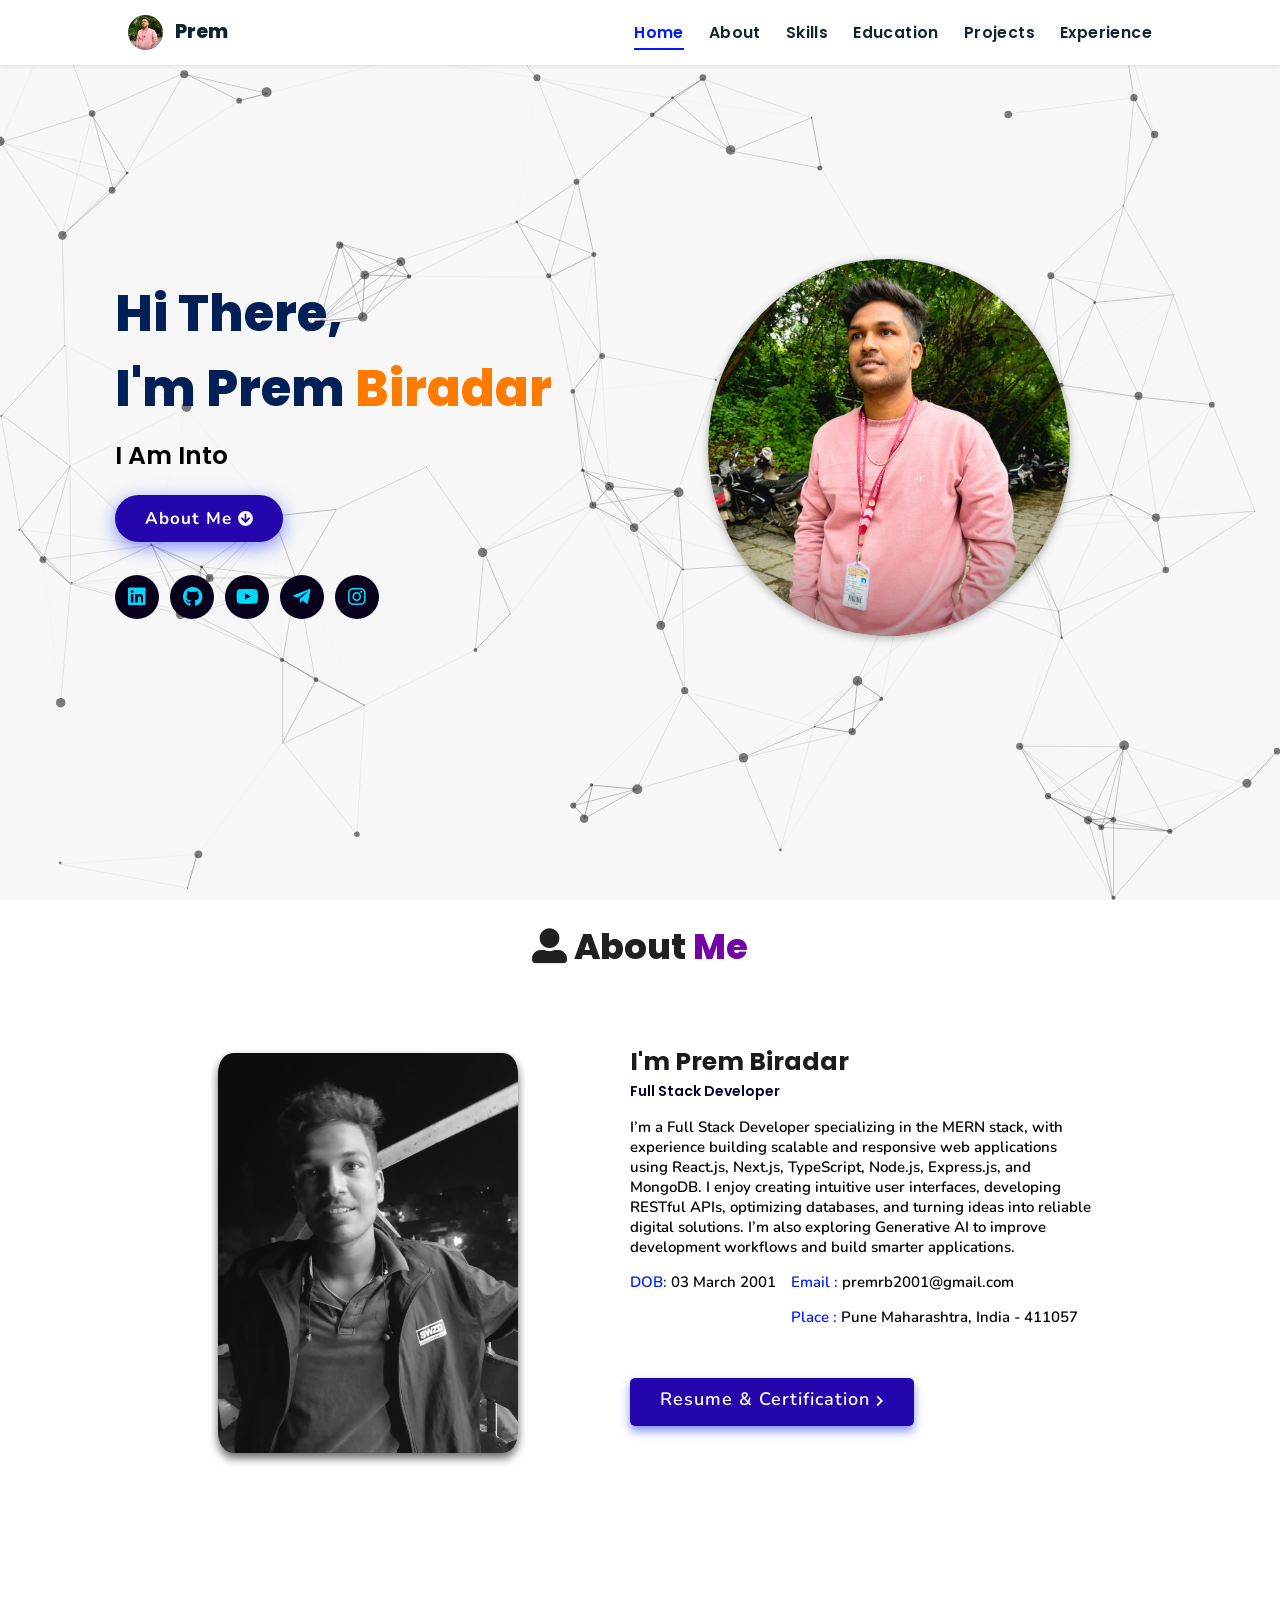
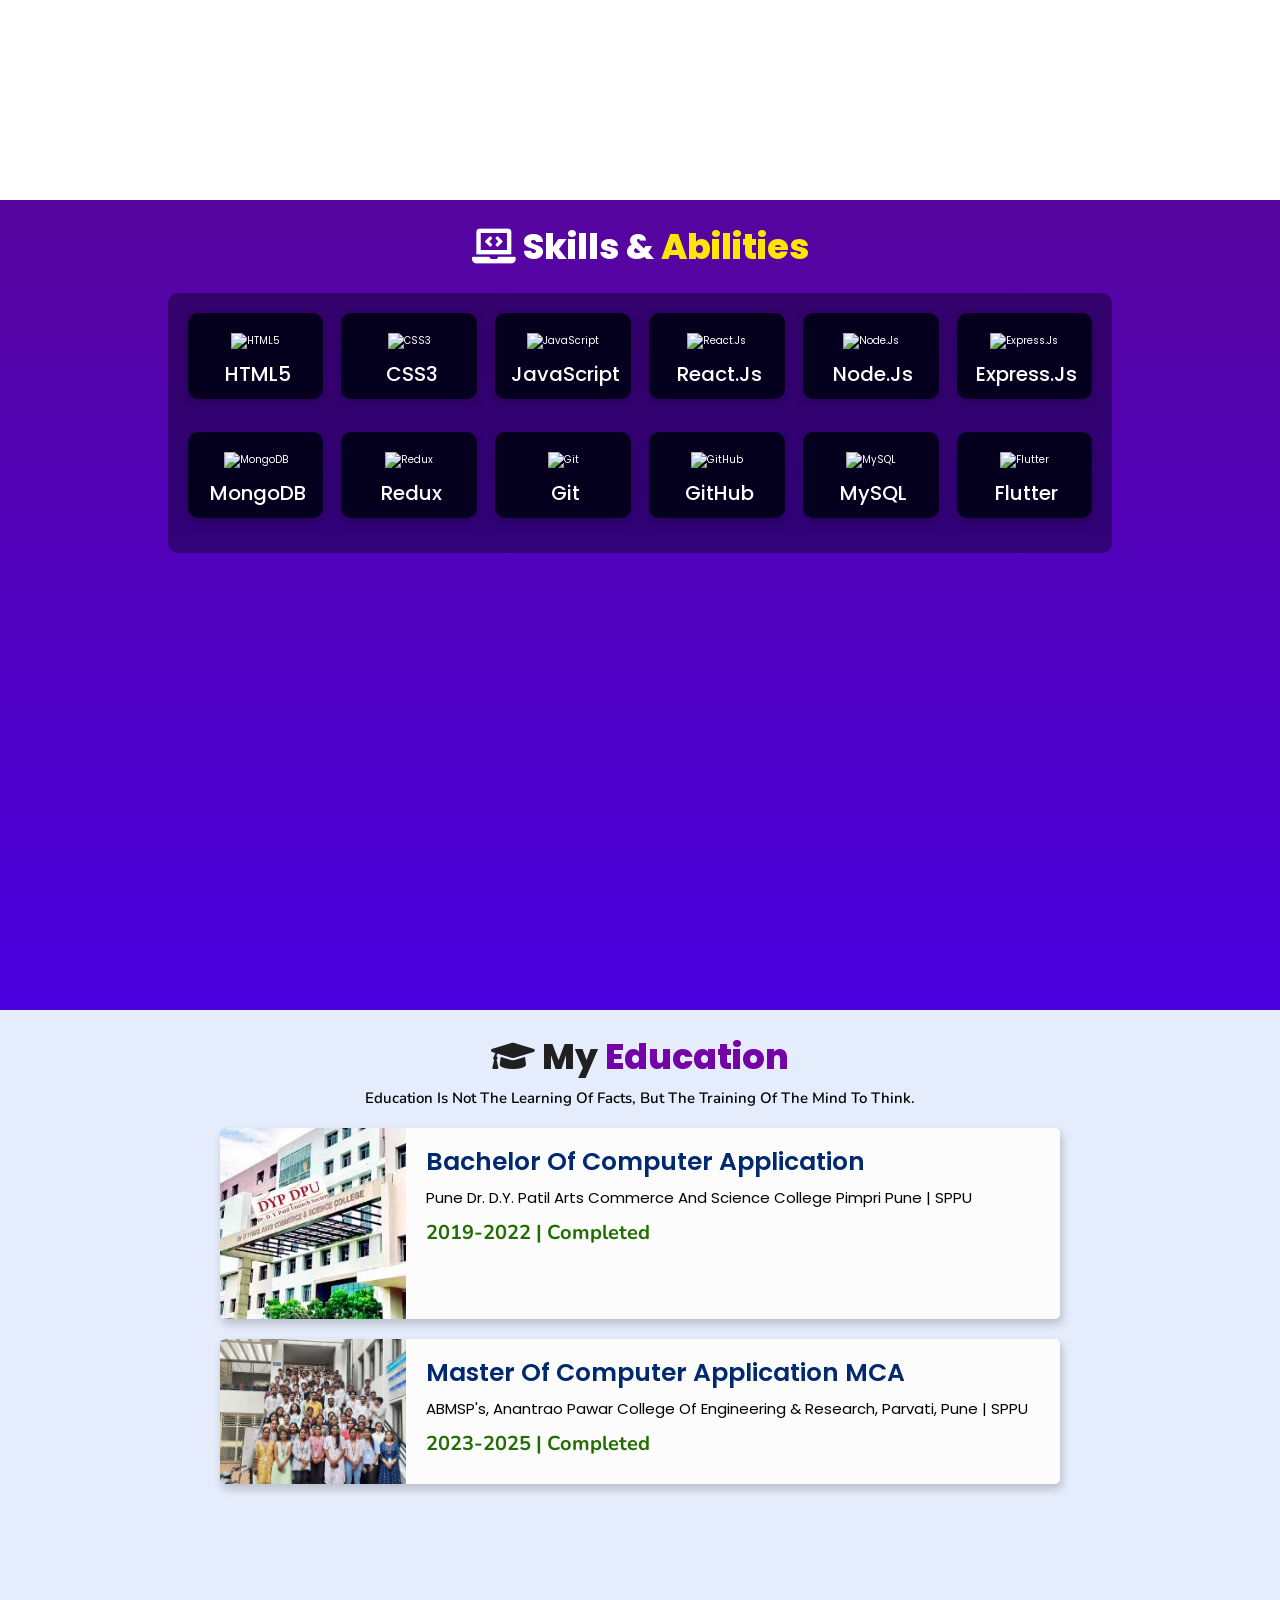
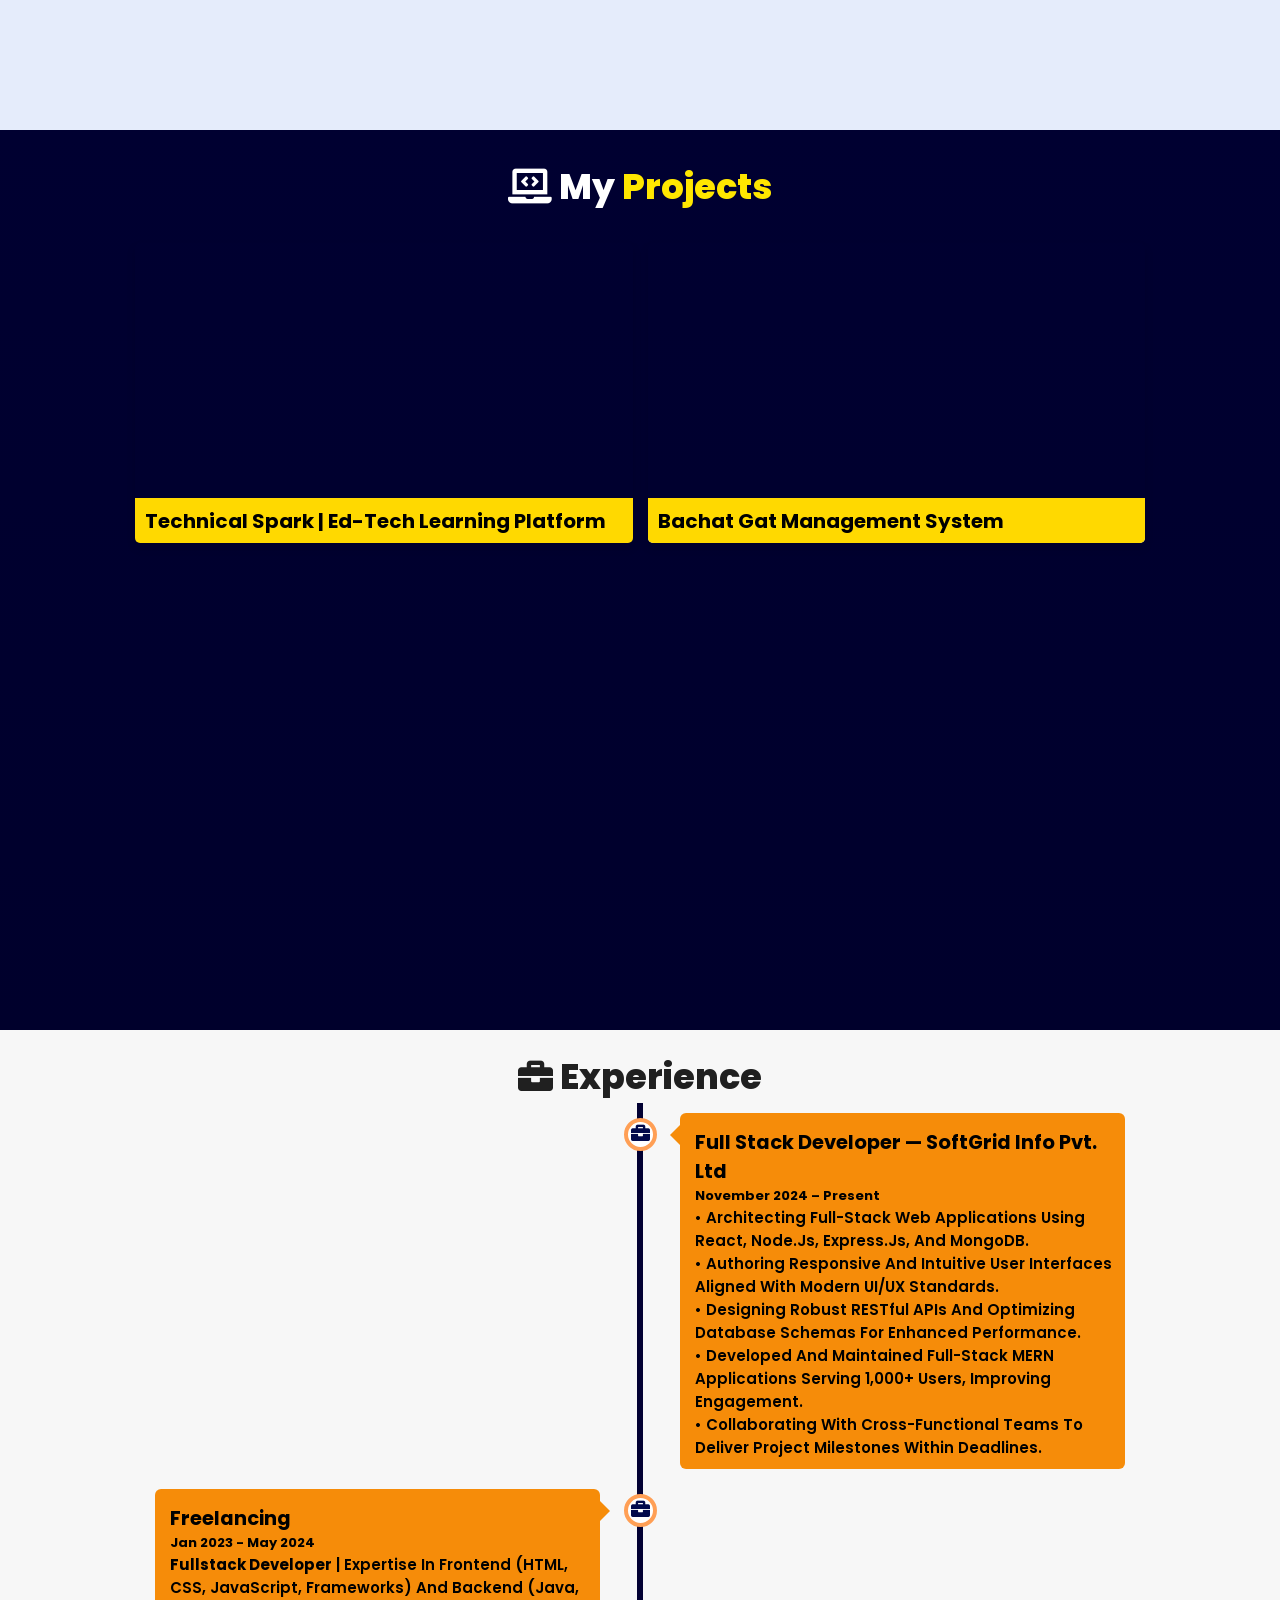
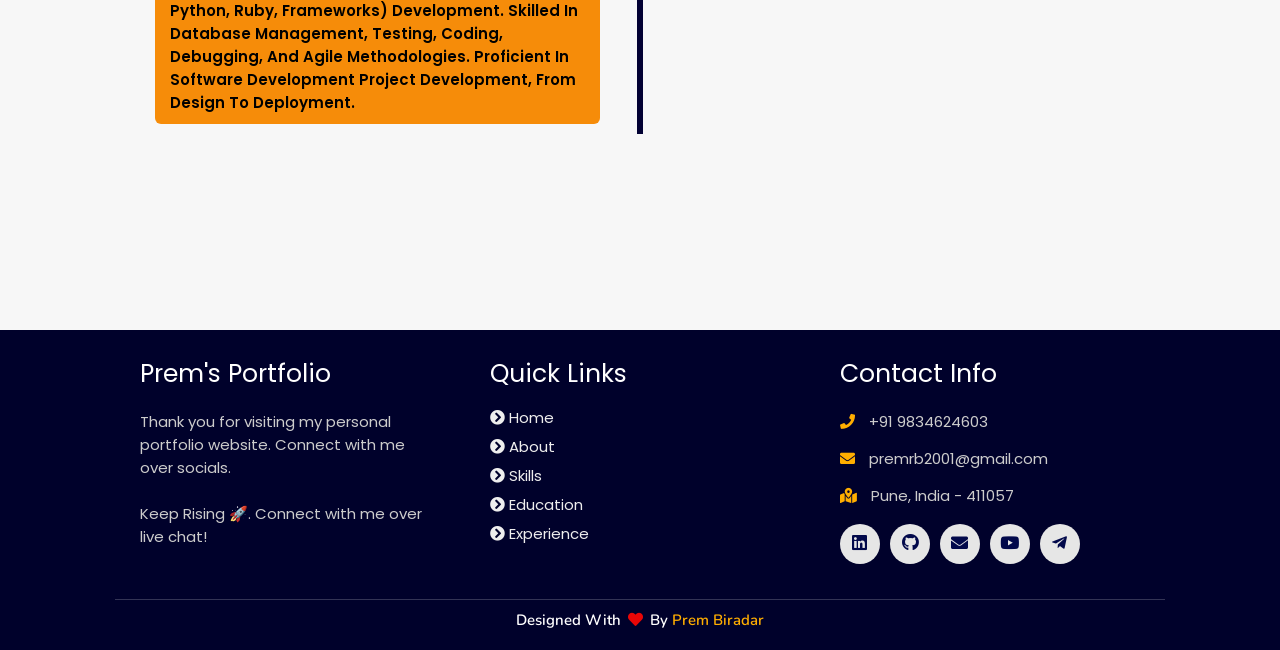
==== commit 634fefc6: "Update navbar logo and enhance introduction text for clarity and detail" ====
--- a/index.html
+++ b/index.html
@@ -30,7 +30,11 @@
 
   <!-- ==================== NAVBAR SECTION STARTS ==================== -->
   <header>
-    <a href="#home" class="logo"><i class="fab fa-node-js"></i> Prem Biradar</a>
+   <!-- Terminal-style logo -->
+<a href="#home" class="logo">
+  <img src="./assets/images/premlogo.jpg" alt="Prem Logo" style="height: 35px; width: 35px; border-radius: 50%; vertical-align: middle; margin-right: 8px;"> 
+  Prem
+</a>
 
     <div id="menu" class="fas fa-bars"></div>
     <nav class="navbar">
@@ -85,7 +89,8 @@
         <h3>I'm Prem Biradar</h3>
         <span class="tag">Full Stack Developer</span>
 
-        <p>Highly skilled software engineer with 1.8+ year of experience in developing scalable, efficient, and innovative solutions using cutting-edge technologies, delivering high-quality products, and leading teams to success in fast-paced environments.</p>
+        <p>I’m a Full Stack Developer specializing in the MERN stack, with experience building scalable and responsive web applications using React.js, Next.js, TypeScript, Node.js, Express.js, and MongoDB. I enjoy creating intuitive user interfaces, developing RESTful APIs, optimizing databases, and turning ideas into reliable digital solutions. I’m also exploring Generative AI to improve development workflows and build smarter applications.
+</p>
 
         <div class="box-container">
           <div class="box">
